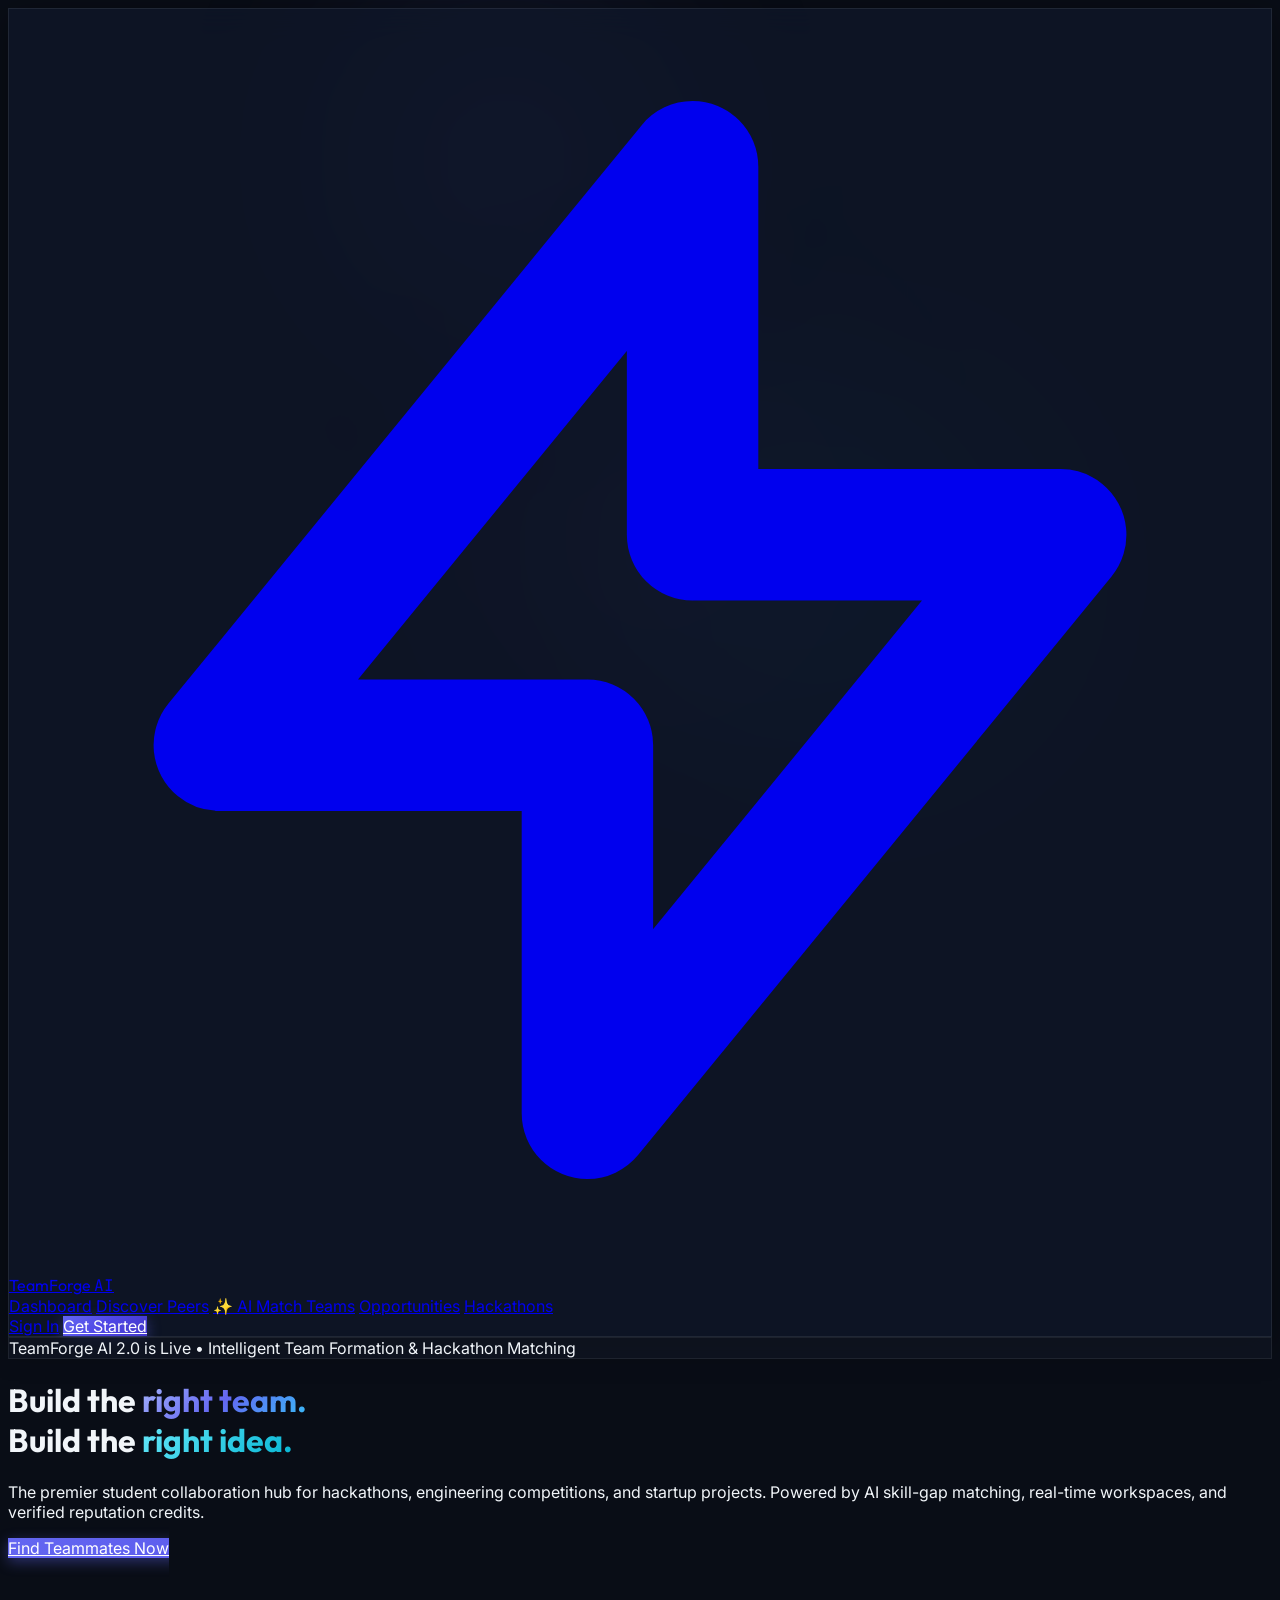
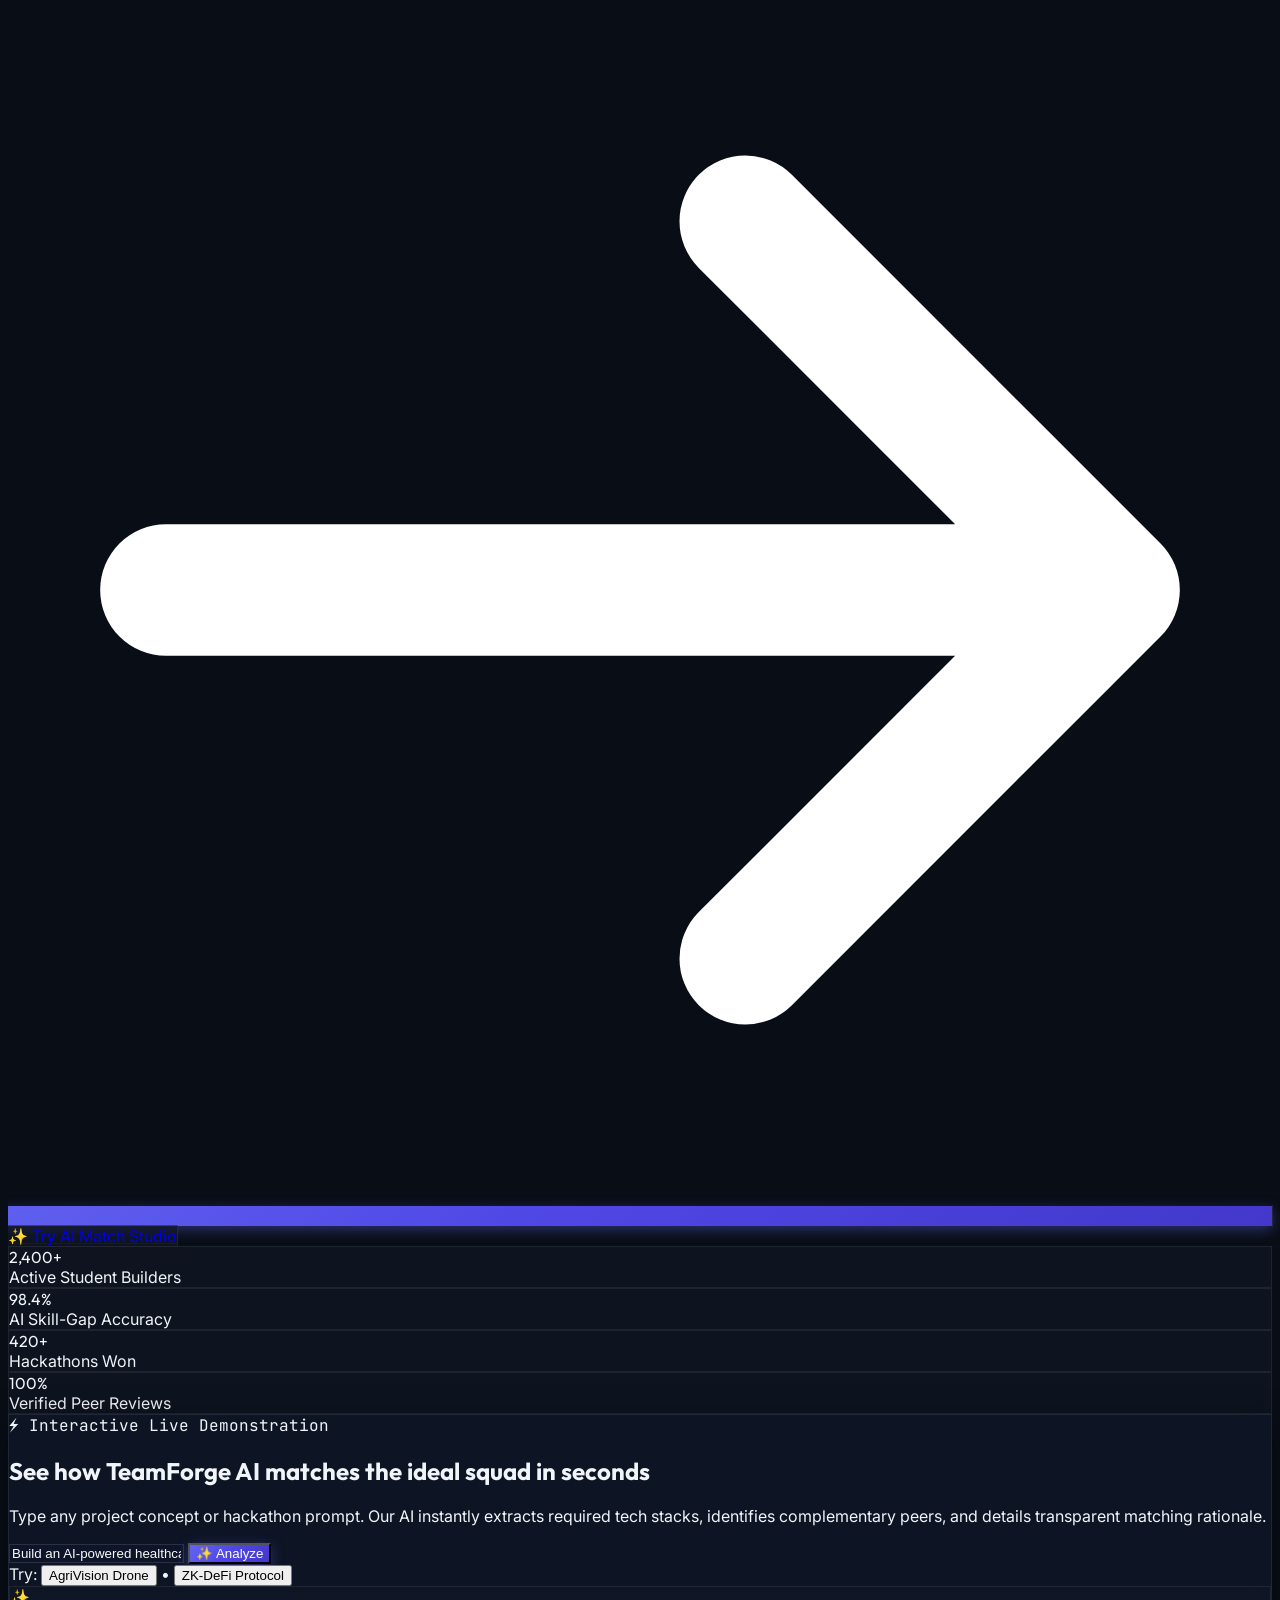
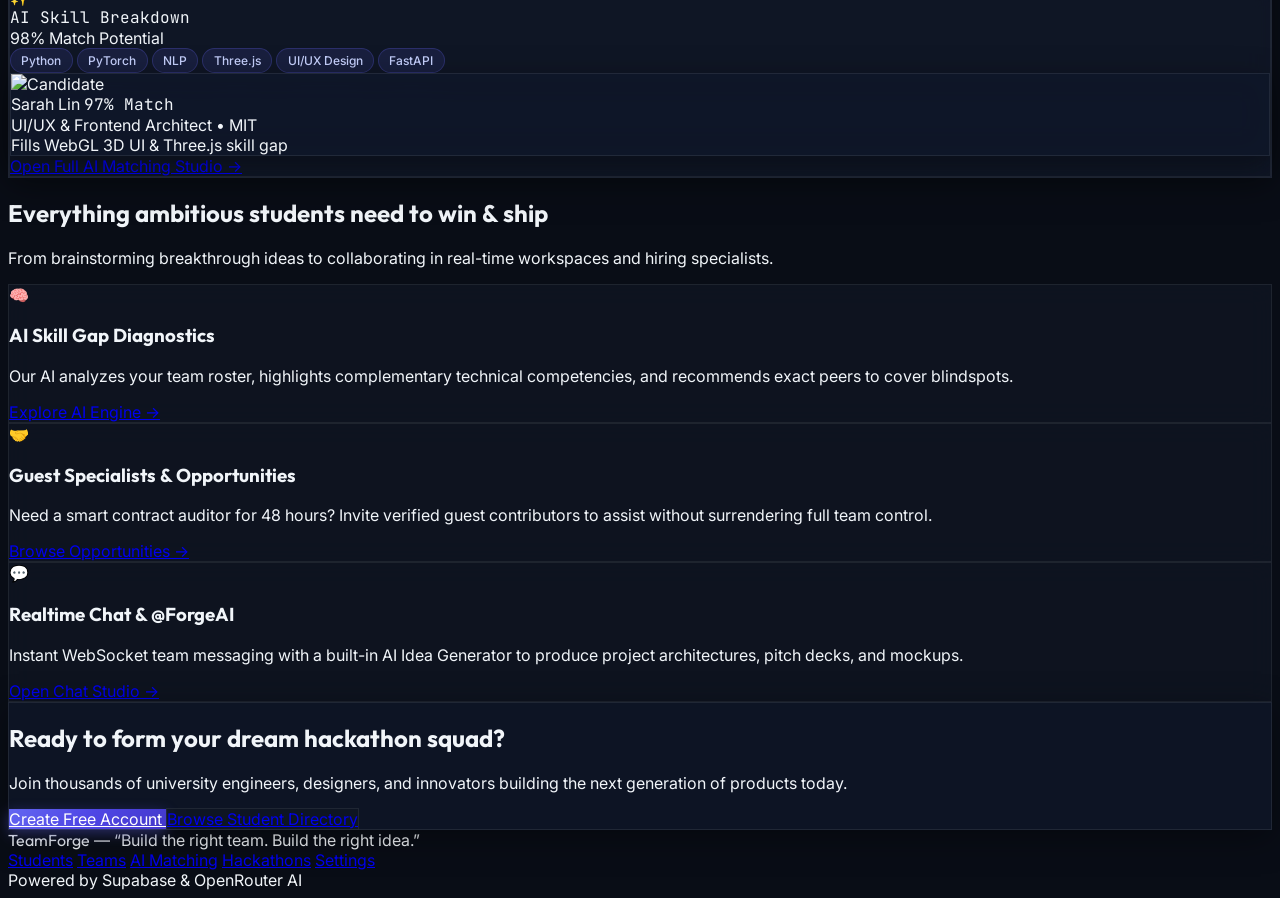
==== TeamForgeFiles/index.html @ eceb100b "fix : added the website icon" ====
<!DOCTYPE html>
<html lang="en" class="dark">
<head>
  <meta charset="UTF-8">
  <meta name="viewport" content="width=device-width, initial-scale=1.0">
  <title>TeamForge — Build the right team. Build the right idea.</title>
  <meta name="description" content="AI-powered student collaboration and team formation platform for hackathons, startups, and academic projects.">
  <link rel="icon" href="https://emojifavicons.com/lightning">
  
  <!-- Tailwind CSS CDN -->
  <script src="https://cdn.tailwindcss.com"></script>
  <script>
    tailwind.config = {
      darkMode: 'class',
      theme: {
        extend: {
          colors: {
            brand: {
              50: '#eef2ff',
              100: '#e0e7ff',
              500: '#6366f1',
              600: '#4f46e5',
              700: '#4338ca',
            }
          }
        }
      }
    }
  </script>

  <!-- Custom Design System Styles -->
  <link rel="stylesheet" href="css/styles.css">
</head>
<body class="bg-[#090d16] text-slate-100 antialiased min-h-screen relative selection:bg-indigo-500 selection:text-white">

  <!-- Ambient Glow Elements -->
  <div class="ambient-glow-1"></div>
  <div class="ambient-glow-2"></div>
  <div class="ambient-glow-3"></div>

  <!-- Main Top Navbar -->
  <div id="teamforge-navbar"></div>

  <!-- Hero Section -->
  <main class="relative z-10 max-w-7xl mx-auto px-4 sm:px-6 lg:px-8 pt-12 pb-24">
    <div class="text-center max-w-4xl mx-auto space-y-6">
      <!-- Announcement Pill -->
      <div class="inline-flex items-center gap-2 px-3.5 py-1.5 rounded-full glass-card border border-indigo-500/30 text-xs font-semibold text-indigo-300">
        <span class="w-2 h-2 rounded-full bg-cyan-400 animate-pulse"></span>
        <span>TeamForge AI 2.0 is Live</span>
        <span class="text-slate-500">•</span>
        <span class="text-slate-300">Intelligent Team Formation & Hackathon Matching</span>
      </div>

      <!-- Main Headline -->
      <h1 class="font-heading font-black text-4xl sm:text-6xl lg:text-7xl tracking-tight leading-[1.1]">
        Build the <span class="text-gradient-primary">right team.</span><br>
        Build the <span class="text-gradient-cyan">right idea.</span>
      </h1>

      <!-- Subtitle -->
      <p class="text-lg sm:text-xl text-slate-400 max-w-2xl mx-auto leading-relaxed">
        The premier student collaboration hub for hackathons, engineering competitions, and startup projects. Powered by AI skill-gap matching, real-time workspaces, and verified reputation credits.
      </p>

      <!-- CTA Buttons -->
      <div class="flex flex-col sm:flex-row items-center justify-center gap-4 pt-4">
        <a href="signup.html" class="btn-gradient w-full sm:w-auto px-8 py-3.5 rounded-xl font-bold text-base shadow-xl shadow-indigo-600/30 flex items-center justify-center gap-2 group">
          <span>Find Teammates Now</span>
          <svg class="w-4 h-4 group-hover:translate-x-1 transition-transform" fill="none" stroke="currentColor" viewBox="0 0 24 24"><path stroke-linecap="round" stroke-linejoin="round" stroke-width="2.5" d="M14 5l7 7m0 0l-7 7m7-7H3"/></svg>
        </a>
        <a href="ai-match.html" class="glass-card w-full sm:w-auto px-7 py-3.5 rounded-xl font-semibold text-base text-slate-200 hover:text-white border border-white/10 hover:border-indigo-500/40 flex items-center justify-center gap-2">
          <span class="text-cyan-400">✨</span>
          <span>Try AI Match Studio</span>
        </a>
      </div>

      <!-- Quick Platform Stats -->
      <div class="pt-12 grid grid-cols-2 md:grid-cols-4 gap-4 max-w-4xl mx-auto">
        <div class="glass-card p-4 rounded-2xl text-center">
          <div class="font-heading text-2xl sm:text-3xl font-black text-indigo-400">2,400+</div>
          <div class="text-xs text-slate-400 font-medium mt-1">Active Student Builders</div>
        </div>
        <div class="glass-card p-4 rounded-2xl text-center">
          <div class="font-heading text-2xl sm:text-3xl font-black text-cyan-400">98.4%</div>
          <div class="text-xs text-slate-400 font-medium mt-1">AI Skill-Gap Accuracy</div>
        </div>
        <div class="glass-card p-4 rounded-2xl text-center">
          <div class="font-heading text-2xl sm:text-3xl font-black text-amber-400">420+</div>
          <div class="text-xs text-slate-400 font-medium mt-1">Hackathons Won</div>
        </div>
        <div class="glass-card p-4 rounded-2xl text-center">
          <div class="font-heading text-2xl sm:text-3xl font-black text-emerald-400">100%</div>
          <div class="text-xs text-slate-400 font-medium mt-1">Verified Peer Reviews</div>
        </div>
      </div>
    </div>

    <!-- Live Interactive AI Teaser Widget -->
    <div class="mt-20 glass-panel rounded-3xl p-6 sm:p-10 border border-white/10 shadow-2xl relative overflow-hidden">
      <div class="absolute top-0 right-0 w-80 h-80 bg-indigo-600/10 rounded-full blur-3xl pointer-events-none"></div>

      <div class="flex flex-col lg:flex-row items-center justify-between gap-8">
        <div class="space-y-4 max-w-xl">
          <div class="inline-flex items-center gap-2 px-3 py-1 rounded-lg bg-indigo-500/10 border border-indigo-500/20 text-indigo-300 text-xs font-mono font-medium">
            <span>⚡ Interactive Live Demonstration</span>
          </div>
          <h2 class="font-heading text-2xl sm:text-4xl font-extrabold text-white">
            See how TeamForge AI matches the ideal squad in seconds
          </h2>
          <p class="text-slate-400 text-sm sm:text-base">
            Type any project concept or hackathon prompt. Our AI instantly extracts required tech stacks, identifies complementary peers, and details transparent matching rationale.
          </p>

          <!-- Input Demo -->
          <div class="space-y-2 pt-2">
            <div class="flex gap-2">
              <input id="demo-prompt-input" type="text" value="Build an AI-powered healthcare chatbot with real-time vitals sync and WebGL 3D UI" class="glass-input flex-1 px-4 py-3 rounded-xl text-sm border-white/10 placeholder-slate-500">
              <button id="demo-analyze-btn" class="btn-gradient px-5 py-3 rounded-xl font-bold text-sm shrink-0 flex items-center gap-2">
                <span>✨ Analyze</span>
              </button>
            </div>
            <div class="flex flex-wrap gap-2 text-xs text-slate-400">
              <span>Try:</span>
              <button onclick="document.getElementById('demo-prompt-input').value='Autonomous drone vision pipeline for precision agriculture'; document.getElementById('demo-analyze-btn').click();" class="text-indigo-400 hover:underline">AgriVision Drone</button>
              <span>•</span>
              <button onclick="document.getElementById('demo-prompt-input').value='Zero-knowledge DeFi lending protocol on Ethereum'; document.getElementById('demo-analyze-btn').click();" class="text-indigo-400 hover:underline">ZK-DeFi Protocol</button>
            </div>
          </div>
        </div>

        <!-- Live Result Card -->
        <div id="demo-results-card" class="w-full lg:w-[460px] glass-card p-6 rounded-2xl border border-indigo-500/30 bg-slate-900/80 space-y-4">
          <div class="flex items-center justify-between border-b border-white/5 pb-3">
            <div class="flex items-center gap-2">
              <div class="w-7 h-7 rounded-lg bg-indigo-600/30 text-indigo-300 flex items-center justify-center text-xs">✨</div>
              <span class="text-xs font-bold uppercase tracking-wider text-slate-300 font-mono">AI Skill Breakdown</span>
            </div>
            <span class="text-xs px-2 py-0.5 rounded bg-emerald-500/20 text-emerald-400 border border-emerald-500/30">98% Match Potential</span>
          </div>

          <div id="demo-extracted-skills" class="flex flex-wrap gap-1.5">
            <span class="skill-badge">Python</span>
            <span class="skill-badge">PyTorch</span>
            <span class="skill-badge">NLP</span>
            <span class="skill-badge">Three.js</span>
            <span class="skill-badge">UI/UX Design</span>
            <span class="skill-badge">FastAPI</span>
          </div>

          <!-- Top Recommended Match Preview -->
          <div id="demo-top-candidate" class="glass-panel p-3.5 rounded-xl border border-white/5 flex items-center gap-3">
            <img src="https://images.unsplash.com/photo-1517841905240-472988babdf9?w=150&auto=format&fit=crop&q=80" alt="Candidate" class="w-11 h-11 rounded-xl object-cover ring-2 ring-indigo-500/40">
            <div class="flex-1 min-w-0">
              <div class="flex items-center justify-between">
                <span class="text-sm font-bold text-white">Sarah Lin</span>
                <span class="text-xs font-mono font-bold text-cyan-400">97% Match</span>
              </div>
              <div class="text-xs text-indigo-300">UI/UX & Frontend Architect • MIT</div>
              <div class="text-[11px] text-slate-400 truncate mt-0.5">Fills WebGL 3D UI & Three.js skill gap</div>
            </div>
          </div>

          <a href="ai-match.html" class="block text-center py-2 text-xs font-bold text-indigo-400 hover:text-indigo-300 border-t border-white/5 pt-3">
            Open Full AI Matching Studio →
          </a>
        </div>
      </div>
    </div>

    <!-- Core Features Grid -->
    <section class="mt-28 space-y-12">
      <div class="text-center space-y-3">
        <h2 class="font-heading text-3xl sm:text-4xl font-extrabold text-white">
          Everything ambitious students need to win & ship
        </h2>
        <p class="text-slate-400 max-w-xl mx-auto text-sm sm:text-base">
          From brainstorming breakthrough ideas to collaborating in real-time workspaces and hiring specialists.
        </p>
      </div>

      <div class="grid grid-cols-1 md:grid-cols-3 gap-6">
        <!-- Feature 1 -->
        <div class="glass-card p-6 rounded-2xl space-y-4 border border-white/5">
          <div class="w-12 h-12 rounded-xl bg-indigo-600/20 text-indigo-400 flex items-center justify-center text-xl font-bold border border-indigo-500/20">
            🧠
          </div>
          <h3 class="font-heading text-lg font-bold text-white">AI Skill Gap Diagnostics</h3>
          <p class="text-slate-400 text-sm leading-relaxed">
            Our AI analyzes your team roster, highlights complementary technical competencies, and recommends exact peers to cover blindspots.
          </p>
          <a href="ai-match.html" class="text-xs font-bold text-indigo-400 hover:text-indigo-300 flex items-center gap-1">
            Explore AI Engine →
          </a>
        </div>

        <!-- Feature 2 -->
        <div class="glass-card p-6 rounded-2xl space-y-4 border border-white/5">
          <div class="w-12 h-12 rounded-xl bg-cyan-600/20 text-cyan-400 flex items-center justify-center text-xl font-bold border border-cyan-500/20">
            🤝
          </div>
          <h3 class="font-heading text-lg font-bold text-white">Guest Specialists & Opportunities</h3>
          <p class="text-slate-400 text-sm leading-relaxed">
            Need a smart contract auditor for 48 hours? Invite verified guest contributors to assist without surrendering full team control.
          </p>
          <a href="opportunities.html" class="text-xs font-bold text-cyan-400 hover:text-cyan-300 flex items-center gap-1">
            Browse Opportunities →
          </a>
        </div>

        <!-- Feature 3 -->
        <div class="glass-card p-6 rounded-2xl space-y-4 border border-white/5">
          <div class="w-12 h-12 rounded-xl bg-purple-600/20 text-purple-400 flex items-center justify-center text-xl font-bold border border-purple-500/20">
            💬
          </div>
          <h3 class="font-heading text-lg font-bold text-white">Realtime Chat & @ForgeAI</h3>
          <p class="text-slate-400 text-sm leading-relaxed">
            Instant WebSocket team messaging with a built-in AI Idea Generator to produce project architectures, pitch decks, and mockups.
          </p>
          <a href="chat.html" class="text-xs font-bold text-purple-400 hover:text-purple-300 flex items-center gap-1">
            Open Chat Studio →
          </a>
        </div>
      </div>
    </section>

    <!-- Bottom Call to Action -->
    <div class="mt-28 glass-panel rounded-3xl p-8 sm:p-12 text-center relative overflow-hidden border border-indigo-500/30">
      <div class="max-w-2xl mx-auto space-y-6">
        <h2 class="font-heading text-3xl sm:text-5xl font-black text-white">
          Ready to form your dream hackathon squad?
        </h2>
        <p class="text-slate-300 text-base">
          Join thousands of university engineers, designers, and innovators building the next generation of products today.
        </p>
        <div class="pt-2 flex flex-col sm:flex-row items-center justify-center gap-4">
          <a href="signup.html" class="btn-gradient px-8 py-3.5 rounded-xl font-bold text-base shadow-xl">
            Create Free Account
          </a>
          <a href="discover.html" class="glass-card px-8 py-3.5 rounded-xl font-semibold text-slate-300 hover:text-white border border-white/10">
            Browse Student Directory
          </a>
        </div>
      </div>
    </div>
  </main>

  <!-- Footer Container -->
  <div id="teamforge-footer"></div>

  <!-- Scripts -->
  <script src="js/env.js" onerror="this.remove()"></script>
  <script src="js/config.js"></script>
  <script src="js/supabase.js"></script>
  <script src="js/auth.js"></script>
  <script src="js/state.js"></script>
  <script src="js/ai-service.js"></script>
  <script src="js/matching.js"></script>
  <script src="js/ui.js"></script>

  <script>
    document.addEventListener('DOMContentLoaded', () => {
      window.TF_UI.initPage('home');

      // Demo Live Analyze Button Handler
      const demoBtn = document.getElementById('demo-analyze-btn');
      const demoInput = document.getElementById('demo-prompt-input');
      const skillsContainer = document.getElementById('demo-extracted-skills');
      const candidateContainer = document.getElementById('demo-top-candidate');

      if (demoBtn && demoInput) {
        demoBtn.addEventListener('click', async () => {
          const prompt = demoInput.value.trim();
          if (!prompt) return;

          demoBtn.disabled = true;
          demoBtn.innerHTML = '<span>⏳ Thinking...</span>';

          try {
            const results = await window.TF_MATCHER.matchForProject({ prompt });
            
            // Render extracted skills
            skillsContainer.innerHTML = results.requiredSkills.map(s => `<span class="skill-badge">${s}</span>`).join('');
            
            // Render top match
            if (results.candidates && results.candidates.length > 0) {
              const top = results.candidates[0];
              candidateContainer.innerHTML = `
                <img src="${top.student.avatar || ('https://ui-avatars.com/api/?name=' + encodeURIComponent(top.student.name) + '&background=6366f1&color=fff&bold=true&size=128')}" 
                     onerror="this.onerror=null; this.src='https://ui-avatars.com/api/?name=' + encodeURIComponent('${top.student.name}') + '&background=6366f1&color=fff&bold=true&size=128';"
                     alt="${top.student.name}" class="w-11 h-11 rounded-xl object-cover ring-2 ring-indigo-500/40">
                <div class="flex-1 min-w-0">
                  <div class="flex items-center justify-between">
                    <span class="text-sm font-bold text-white">${top.student.name}</span>
                    <span class="text-xs font-mono font-bold text-cyan-400">${top.matchPercentage}% Match</span>
                  </div>
                  <div class="text-xs text-indigo-300">${top.student.role} • ${top.student.college}</div>
                  <div class="text-[11px] text-slate-400 truncate mt-0.5">${top.primaryReason}</div>
                </div>
              `;
            }
          } catch (e) {
            console.error(e);
          } finally {
            demoBtn.disabled = false;
            demoBtn.innerHTML = '<span>✨ Analyze</span>';
          }
        });
      }
    });
  </script>
</body>
</html>
---- TeamForgeFiles/css/styles.css ----
/* TeamForge Custom Design System & Utility Styles */
@import url('https://fonts.googleapis.com/css2?family=Inter:wght@300;400;500;600;700;800&family=Outfit:wght@400;500;600;700;800;900&family=JetBrains+Mono:wght@400;500;600&display=swap');

:root {
  --font-sans: 'Inter', system-ui, -apple-system, sans-serif;
  --font-heading: 'Outfit', system-ui, -apple-system, sans-serif;
  --font-mono: 'JetBrains Mono', monospace;
  
  --bg-primary: #090d16;
  --bg-secondary: #0f172a;
  --bg-card: rgba(17, 24, 39, 0.7);
  --bg-card-hover: rgba(30, 41, 59, 0.8);
  --border-subtle: rgba(255, 255, 255, 0.08);
  --border-glow: rgba(99, 102, 241, 0.3);
  
  --primary-500: #6366f1;
  --primary-600: #4f46e5;
  --cyan-400: #22d3ee;
  --cyan-500: #06b6d4;
  --emerald-400: #34d399;
  --amber-400: #fbbf24;
  --rose-400: #fb7185;
  --violet-400: #a78bfa;
}

* {
  box-sizing: border-box;
}

body {
  font-family: var(--font-sans);
  background-color: var(--bg-primary);
  color: #f1f5f9;
  min-height: 100vh;
  overflow-x: hidden;
}

::selection {
  background-color: #6366f1;
  color: #ffffff;
}

::-moz-selection {
  background-color: #6366f1;
  color: #ffffff;
}

h1, h2, h3, h4, h5, h6, .font-heading {
  font-family: var(--font-heading);
}

.font-mono {
  font-family: var(--font-mono);
}

/* Background Gradients & Ambient Glow */
.ambient-glow-1 {
  position: absolute;
  top: -10%;
  left: 20%;
  width: 500px;
  height: 500px;
  background: radial-gradient(circle, rgba(99, 102, 241, 0.15) 0%, rgba(99, 102, 241, 0) 70%);
  filter: blur(80px);
  pointer-events: none;
  z-index: 0;
}

.ambient-glow-2 {
  position: absolute;
  top: 30%;
  right: 10%;
  width: 600px;
  height: 600px;
  background: radial-gradient(circle, rgba(6, 182, 212, 0.12) 0%, rgba(6, 182, 212, 0) 70%);
  filter: blur(90px);
  pointer-events: none;
  z-index: 0;
}

.ambient-glow-3 {
  position: absolute;
  bottom: 10%;
  left: 30%;
  width: 550px;
  height: 550px;
  background: radial-gradient(circle, rgba(168, 85, 247, 0.1) 0%, rgba(168, 85, 247, 0) 70%);
  filter: blur(90px);
  pointer-events: none;
  z-index: 0;
}

/* Glassmorphism Classes */
.glass-panel {
  background: rgba(15, 23, 42, 0.75);
  backdrop-filter: blur(16px);
  -webkit-backdrop-filter: blur(16px);
  border: 1px solid rgba(255, 255, 255, 0.08);
  box-shadow: 0 8px 32px 0 rgba(0, 0, 0, 0.37);
}

.glass-card {
  background: rgba(18, 24, 38, 0.65);
  backdrop-filter: blur(12px);
  -webkit-backdrop-filter: blur(12px);
  border: 1px solid rgba(255, 255, 255, 0.07);
  transition: all 0.25s cubic-bezier(0.16, 1, 0.3, 1);
}

.glass-card:hover {
  border-color: rgba(99, 102, 241, 0.35);
  transform: translateY(-2px);
  box-shadow: 0 12px 30px -10px rgba(99, 102, 241, 0.18);
}

.glass-card-interactive {
  cursor: pointer;
}

.glass-card-interactive:hover {
  background: rgba(30, 41, 59, 0.75);
}

.glass-input {
  background: rgba(15, 23, 42, 0.8);
  border: 1px solid rgba(255, 255, 255, 0.12);
  color: #f8fafc;
  transition: all 0.2s ease;
}

.glass-input:focus {
  outline: none;
  border-color: #6366f1;
  box-shadow: 0 0 0 3px rgba(99, 102, 241, 0.25);
  background: rgba(15, 23, 42, 0.95);
}

/* Custom Gradients */
.text-gradient-primary {
  background: linear-gradient(135deg, #a5b4fc 0%, #6366f1 50%, #38bdf8 100%);
  background-clip: text;
  -webkit-background-clip: text;
  -webkit-text-fill-color: transparent;
}

.text-gradient-cyan {
  background: linear-gradient(135deg, #67e8f9 0%, #06b6d4 100%);
  background-clip: text;
  -webkit-background-clip: text;
  -webkit-text-fill-color: transparent;
}

.text-gradient-amber {
  background: linear-gradient(135deg, #fde68a 0%, #f59e0b 100%);
  background-clip: text;
  -webkit-background-clip: text;
  -webkit-text-fill-color: transparent;
}

.btn-gradient {
  background: linear-gradient(135deg, #6366f1 0%, #4f46e5 50%, #4338ca 100%);
  color: white;
  transition: all 0.2s ease;
  box-shadow: 0 4px 14px 0 rgba(99, 102, 241, 0.39);
}

.btn-gradient:hover {
  background: linear-gradient(135deg, #818cf8 0%, #6366f1 50%, #4f46e5 100%);
  box-shadow: 0 6px 20px rgba(99, 102, 241, 0.5);
  transform: translateY(-1px);
}

.btn-gradient-cyan {
  background: linear-gradient(135deg, #06b6d4 0%, #0891b2 100%);
  color: white;
  box-shadow: 0 4px 14px 0 rgba(6, 182, 212, 0.35);
}

.btn-gradient-cyan:hover {
  background: linear-gradient(135deg, #22d3ee 0%, #06b6d4 100%);
  box-shadow: 0 6px 20px rgba(6, 182, 212, 0.5);
  transform: translateY(-1px);
}

/* Badges */
.skill-badge {
  display: inline-flex;
  align-items: center;
  gap: 0.35rem;
  padding: 0.25rem 0.65rem;
  font-size: 0.75rem;
  font-weight: 500;
  border-radius: 9999px;
  background: rgba(99, 102, 241, 0.12);
  color: #c7d2fe;
  border: 1px solid rgba(99, 102, 241, 0.25);
  transition: all 0.15s ease;
}

.skill-badge:hover {
  background: rgba(99, 102, 241, 0.2);
  border-color: rgba(99, 102, 241, 0.4);
}

.badge-guest {
  background: rgba(245, 158, 11, 0.15);
  color: #fcd34d;
  border: 1px solid rgba(245, 158, 11, 0.3);
}

.badge-specialist {
  background: rgba(168, 85, 247, 0.15);
  color: #d8b4fe;
  border: 1px solid rgba(168, 85, 247, 0.3);
}

.badge-lead {
  background: rgba(16, 185, 129, 0.15);
  color: #6ee7b7;
  border: 1px solid rgba(16, 185, 129, 0.3);
}

.match-ring {
  position: relative;
  display: inline-flex;
  align-items: center;
  justify-content: center;
}

/* Custom Scrollbar */
::-webkit-scrollbar {
  width: 7px;
  height: 7px;
}
::-webkit-scrollbar-track {
  background: rgba(15, 23, 42, 0.6);
}
::-webkit-scrollbar-thumb {
  background: rgba(99, 102, 241, 0.3);
  border-radius: 4px;
}
::-webkit-scrollbar-thumb:hover {
  background: rgba(99, 102, 241, 0.6);
}

/* Animations */
@keyframes pulseGlow {
  0%, 100% { opacity: 0.4; }
  50% { opacity: 0.8; }
}

.animate-pulse-glow {
  animation: pulseGlow 3s cubic-bezier(0.4, 0, 0.6, 1) infinite;
}

@keyframes floatAnim {
  0%, 100% { transform: translateY(0px); }
  50% { transform: translateY(-8px); }
}

.animate-float {
  animation: floatAnim 4s ease-in-out infinite;
}

/* Kanban Board Drag & Drop */
.kanban-col {
  min-height: 480px;
  transition: background-color 0.2s ease;
}

.kanban-col.drag-over {
  background-color: rgba(99, 102, 241, 0.1);
  border-color: rgba(99, 102, 241, 0.4);
}

.kanban-card {
  cursor: grab;
  transition: transform 0.15s ease, box-shadow 0.15s ease;
}

.kanban-card:active {
  cursor: grabbing;
}

.kanban-card.dragging {
  opacity: 0.5;
  transform: scale(0.98);
}

/* Chat Styles */
.chat-bubble-me {
  background: linear-gradient(135deg, #4f46e5 0%, #4338ca 100%);
  border-radius: 1rem 1rem 0.25rem 1rem;
}

.chat-bubble-other {
  background: rgba(30, 41, 59, 0.8);
  border: 1px solid rgba(255, 255, 255, 0.08);
  border-radius: 1rem 1rem 1rem 0.25rem;
}

.chat-bubble-ai {
  background: linear-gradient(135deg, rgba(30, 27, 75, 0.9) 0%, rgba(17, 24, 39, 0.9) 100%);
  border: 1px solid rgba(168, 85, 247, 0.35);
  border-radius: 1rem;
  box-shadow: 0 4px 20px -2px rgba(168, 85, 247, 0.2);
}

/* Toast Container */
#toast-container {
  position: fixed;
  bottom: 1.5rem;
  right: 1.5rem;
  z-index: 9999;
  display: flex;
  flex-direction: column;
  gap: 0.75rem;
  max-width: 380px;
  pointer-events: none;
}

.toast {
  pointer-events: auto;
  animation: toastIn 0.3s cubic-bezier(0.16, 1, 0.3, 1) forwards;
}

@keyframes toastIn {
  from {
    opacity: 0;
    transform: translateY(12px) scale(0.95);
  }
  to {
    opacity: 1;
    transform: translateY(0) scale(1);
  }
}

/* Active Nav Link */
.nav-link.active {
  color: #818cf8;
  background: rgba(99, 102, 241, 0.12);
  border-left: 3px solid #6366f1;
}

.top-nav-link.active {
  color: #818cf8;
  border-bottom: 2px solid #6366f1;
}
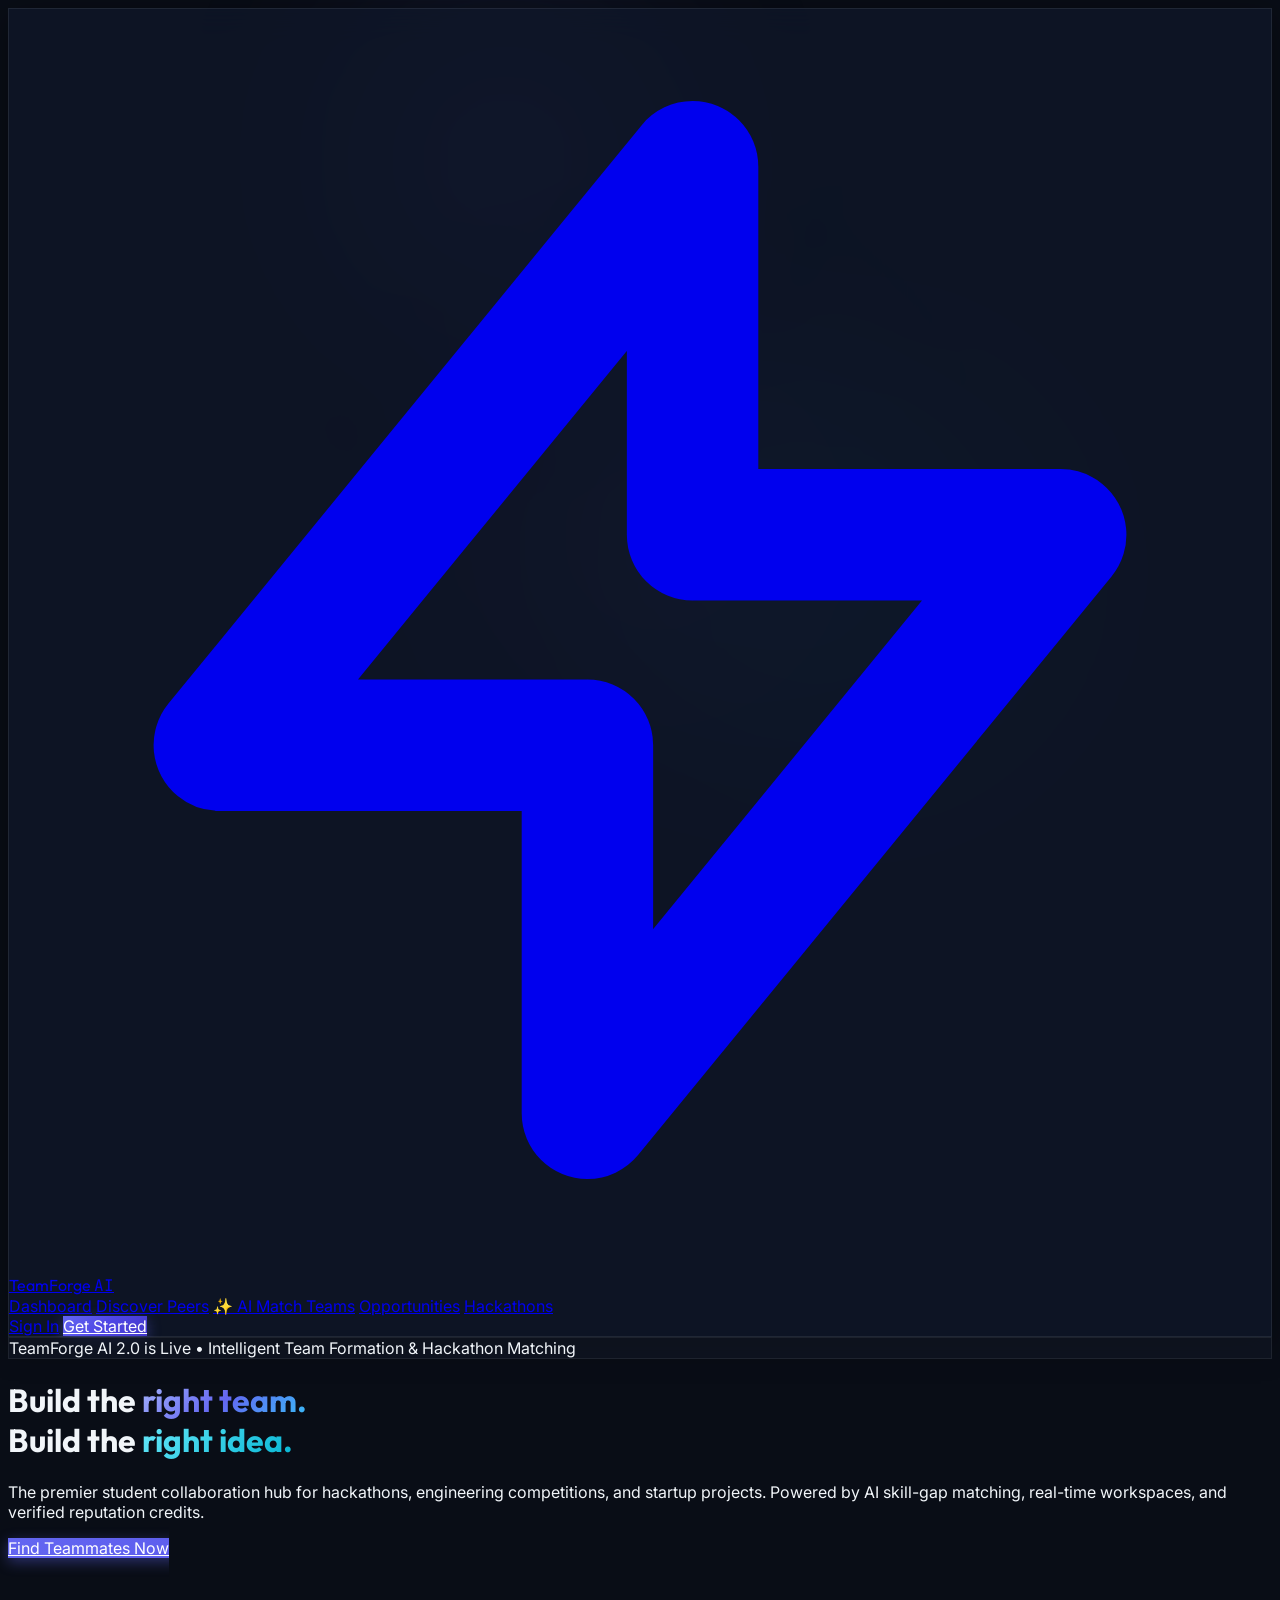
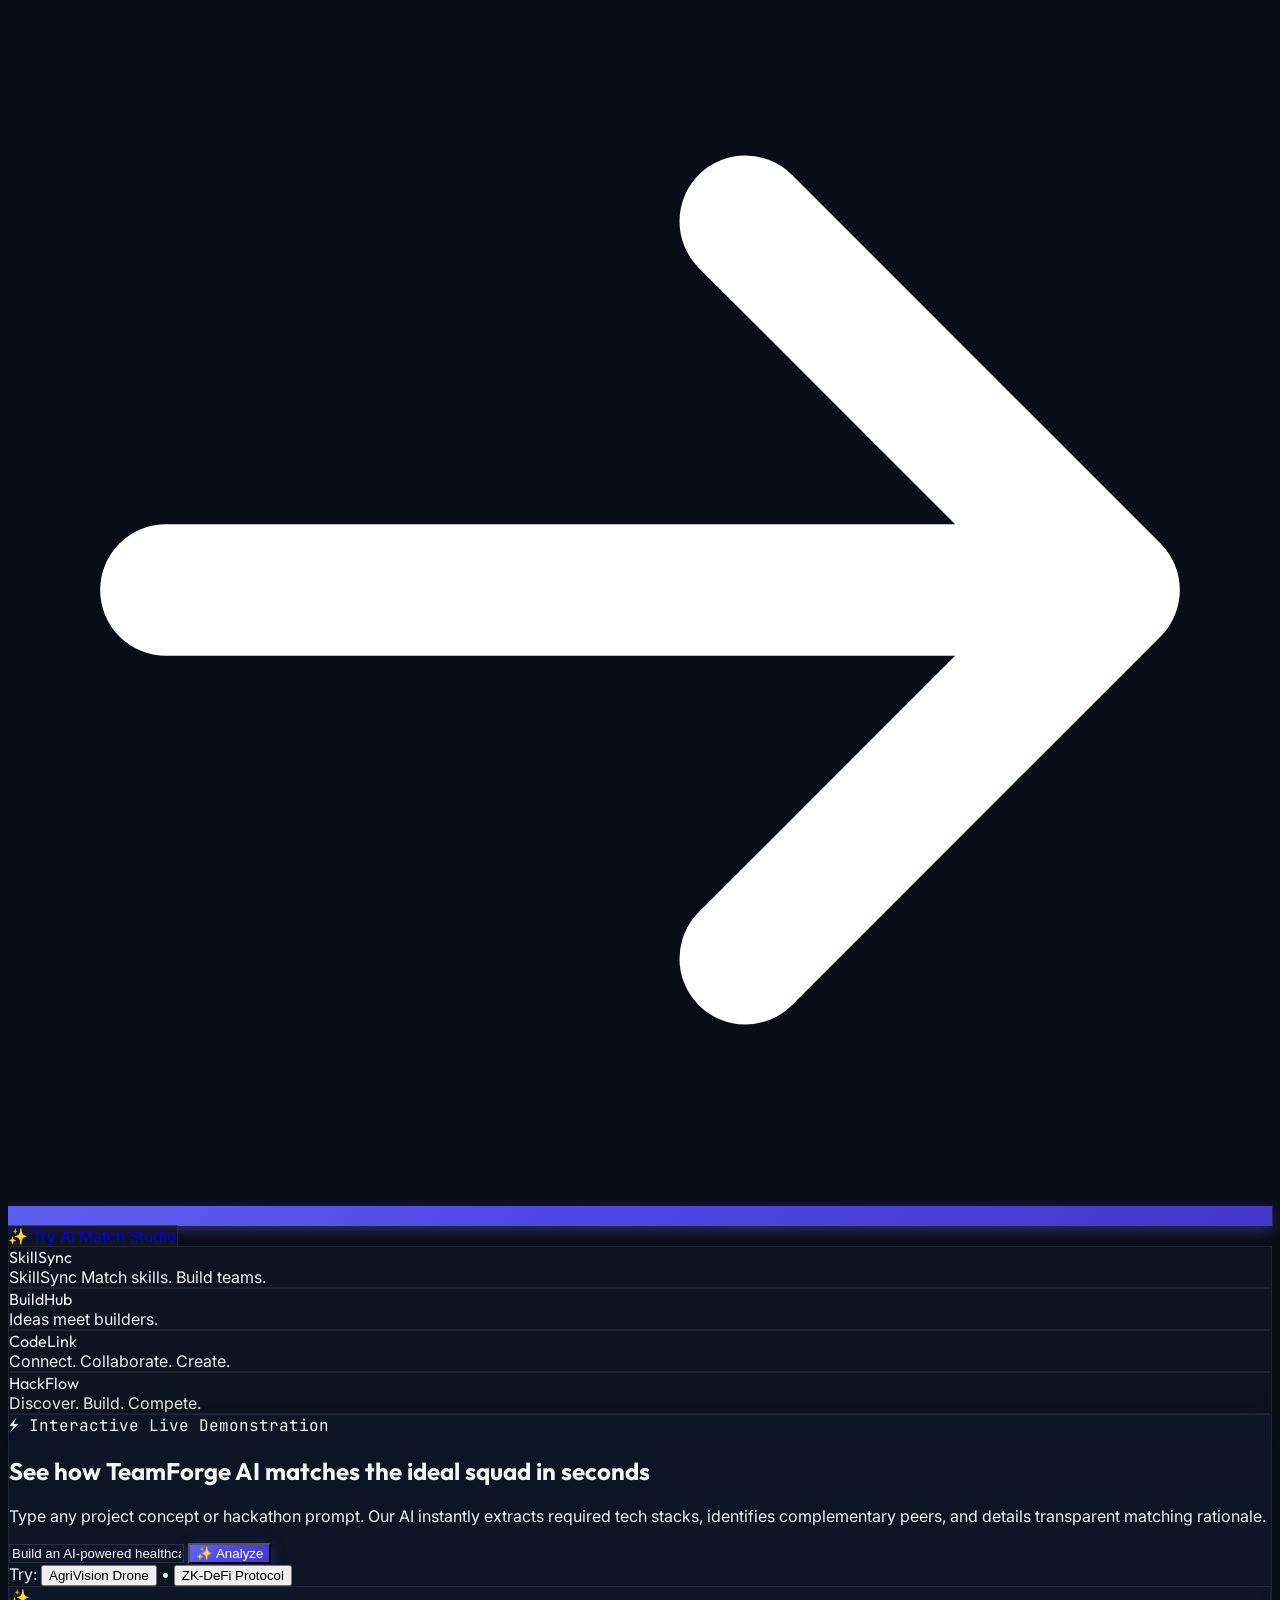
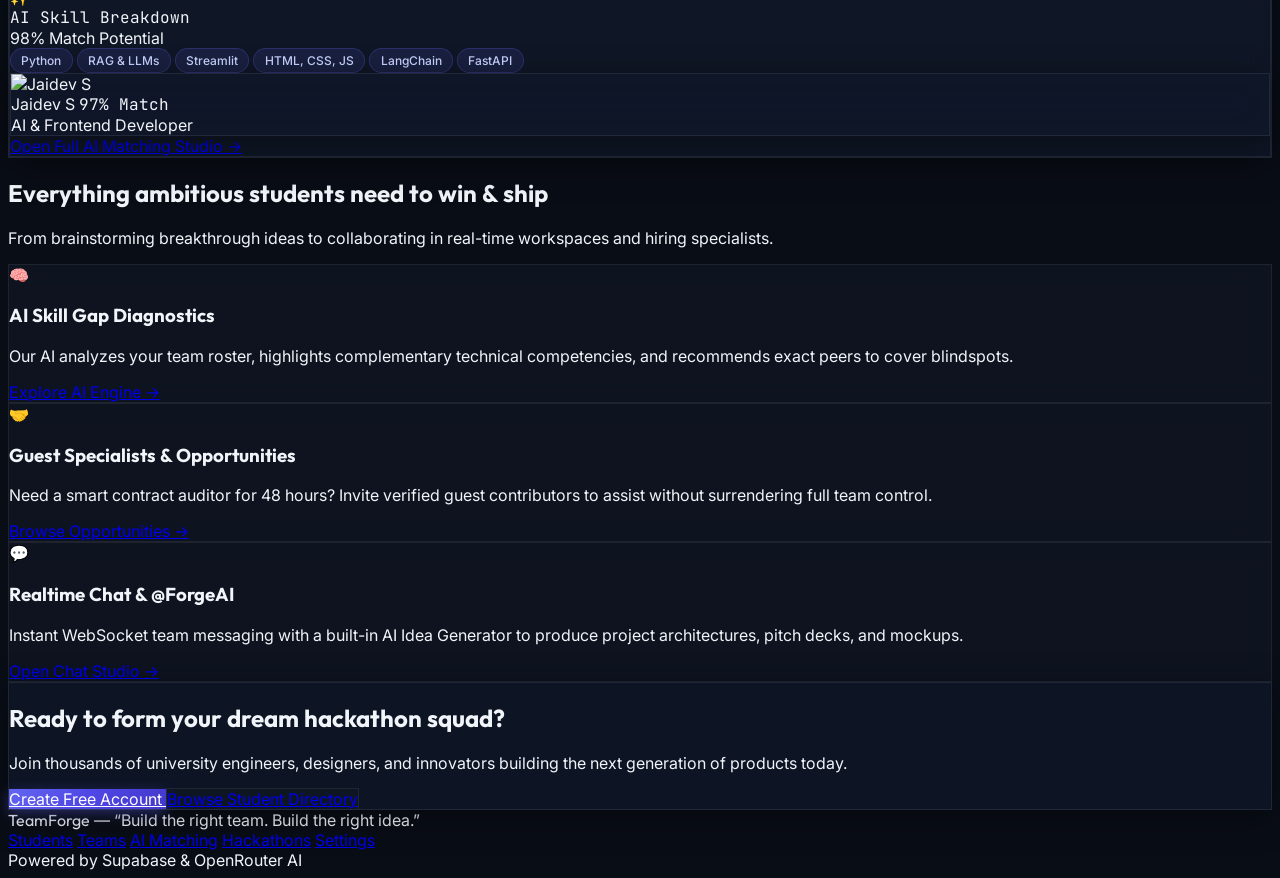
==== commit fc5b5bc3: "fix : added the example student profile" ====
--- a/TeamForgeFiles/index.html
+++ b/TeamForgeFiles/index.html
@@ -5,7 +5,7 @@
   <meta name="viewport" content="width=device-width, initial-scale=1.0">
   <title>TeamForge — Build the right team. Build the right idea.</title>
   <meta name="description" content="AI-powered student collaboration and team formation platform for hackathons, startups, and academic projects.">
-  <link rel="icon" href="https://emojifavicons.com/lightning">
+  <link rel="icon" href="data:image/svg+xml,<svg xmlns=%22http://www.w3.org/2000/svg%22 viewBox=%220 0 100 100%22><text y=%22.9em%22 font-size=%2290%22>⚡</text></svg>">
   
   <!-- Tailwind CSS CDN -->
   <script src="https://cdn.tailwindcss.com"></script>
@@ -78,20 +78,20 @@
       <!-- Quick Platform Stats -->
       <div class="pt-12 grid grid-cols-2 md:grid-cols-4 gap-4 max-w-4xl mx-auto">
         <div class="glass-card p-4 rounded-2xl text-center">
-          <div class="font-heading text-2xl sm:text-3xl font-black text-indigo-400">2,400+</div>
-          <div class="text-xs text-slate-400 font-medium mt-1">Active Student Builders</div>
+          <div class="font-heading text-2xl sm:text-3xl font-black text-indigo-400">SkillSync</div>
+          <div class="text-xs text-slate-400 font-medium mt-1">SkillSync Match skills. Build teams.</div>
         </div>
         <div class="glass-card p-4 rounded-2xl text-center">
-          <div class="font-heading text-2xl sm:text-3xl font-black text-cyan-400">98.4%</div>
-          <div class="text-xs text-slate-400 font-medium mt-1">AI Skill-Gap Accuracy</div>
+          <div class="font-heading text-2xl sm:text-3xl font-black text-cyan-400">BuildHub</div>
+          <div class="text-xs text-slate-400 font-medium mt-1">Ideas meet builders.</div>
         </div>
         <div class="glass-card p-4 rounded-2xl text-center">
-          <div class="font-heading text-2xl sm:text-3xl font-black text-amber-400">420+</div>
-          <div class="text-xs text-slate-400 font-medium mt-1">Hackathons Won</div>
+          <div class="font-heading text-2xl sm:text-3xl font-black text-amber-400">CodeLink</div>
+          <div class="text-xs text-slate-400 font-medium mt-1">Connect. Collaborate. Create.</div>
         </div>
         <div class="glass-card p-4 rounded-2xl text-center">
-          <div class="font-heading text-2xl sm:text-3xl font-black text-emerald-400">100%</div>
-          <div class="text-xs text-slate-400 font-medium mt-1">Verified Peer Reviews</div>
+          <div class="font-heading text-2xl sm:text-3xl font-black text-emerald-400">HackFlow</div>
+          <div class="text-xs text-slate-400 font-medium mt-1">Discover. Build. Compete.</div>
         </div>
       </div>
     </div>
@@ -141,23 +141,23 @@
 
           <div id="demo-extracted-skills" class="flex flex-wrap gap-1.5">
             <span class="skill-badge">Python</span>
-            <span class="skill-badge">PyTorch</span>
-            <span class="skill-badge">NLP</span>
-            <span class="skill-badge">Three.js</span>
-            <span class="skill-badge">UI/UX Design</span>
+            <span class="skill-badge">RAG & LLMs</span>
+            <span class="skill-badge">Streamlit</span>
+            <span class="skill-badge">HTML, CSS, JS</span>
+            <span class="skill-badge">LangChain</span>
             <span class="skill-badge">FastAPI</span>
           </div>
 
           <!-- Top Recommended Match Preview -->
           <div id="demo-top-candidate" class="glass-panel p-3.5 rounded-xl border border-white/5 flex items-center gap-3">
-            <img src="https://images.unsplash.com/photo-1517841905240-472988babdf9?w=150&auto=format&fit=crop&q=80" alt="Candidate" class="w-11 h-11 rounded-xl object-cover ring-2 ring-indigo-500/40">
+            <img src="https://ui-avatars.com/api/?name=Jaidev+S&background=6366f1&color=fff&bold=true&size=128" alt="Jaidev S" class="w-11 h-11 rounded-xl object-cover ring-2 ring-indigo-500/40">
             <div class="flex-1 min-w-0">
               <div class="flex items-center justify-between">
-                <span class="text-sm font-bold text-white">Sarah Lin</span>
+                <span class="text-sm font-bold text-white">Jaidev S</span>
                 <span class="text-xs font-mono font-bold text-cyan-400">97% Match</span>
               </div>
-              <div class="text-xs text-indigo-300">UI/UX & Frontend Architect • MIT</div>
-              <div class="text-[11px] text-slate-400 truncate mt-0.5">Fills WebGL 3D UI & Three.js skill gap</div>
+              <div class="text-xs text-indigo-300">AI & Frontend Developer</div>
+              <div class="text-[11px] text-slate-400 truncate mt-0.5"></div>
             </div>
           </div>
 
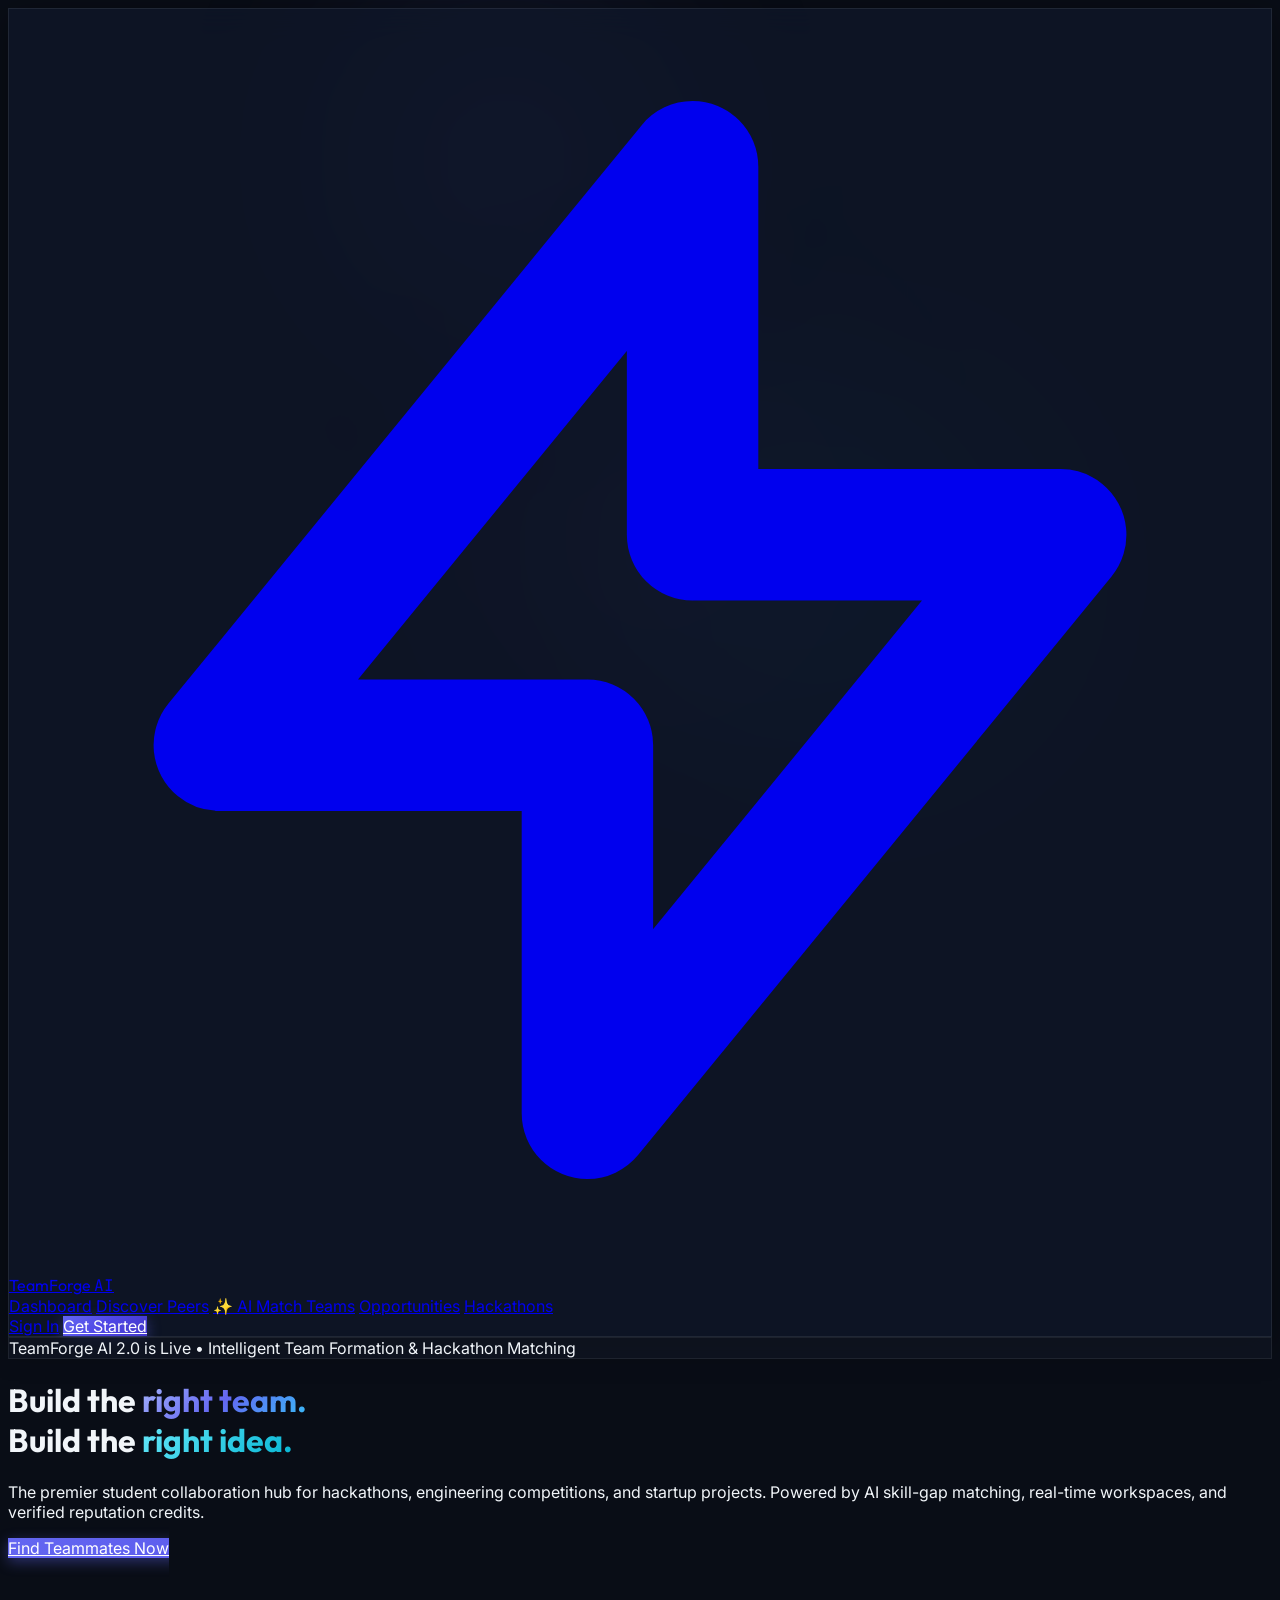
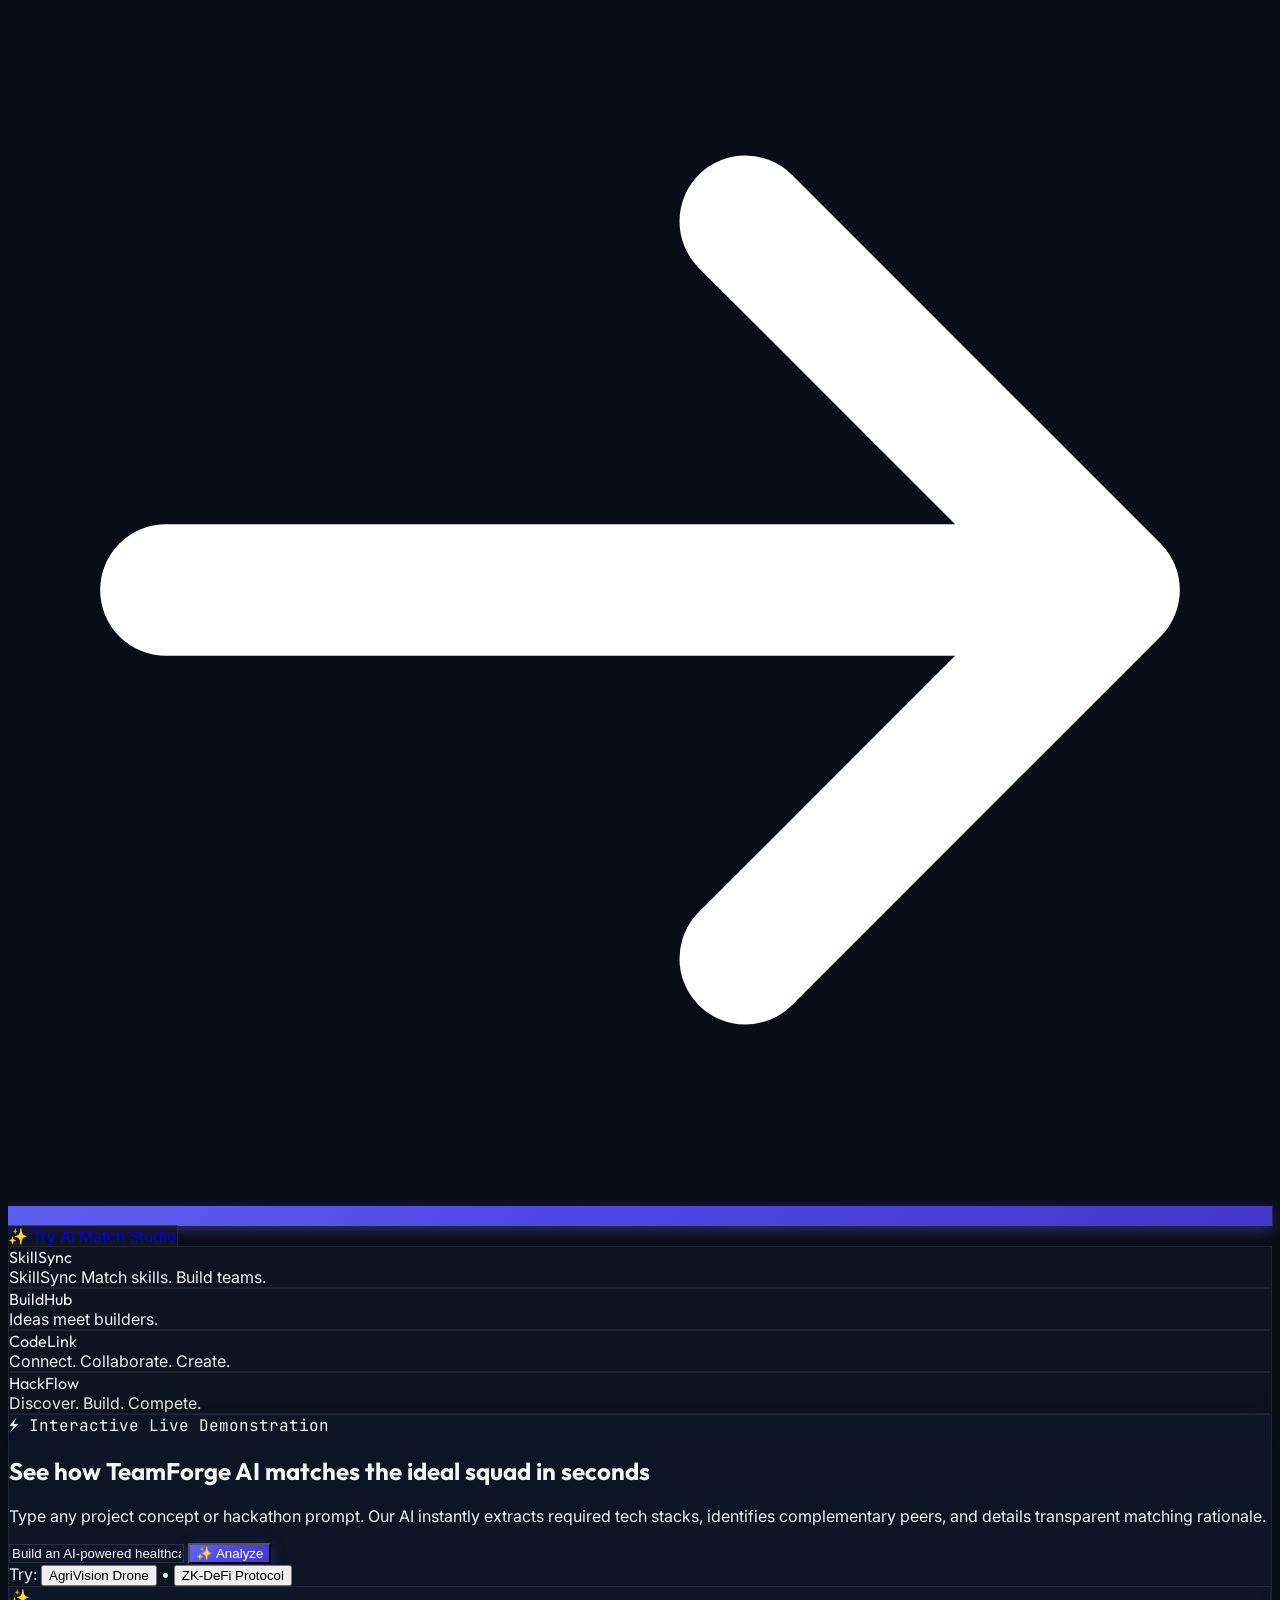
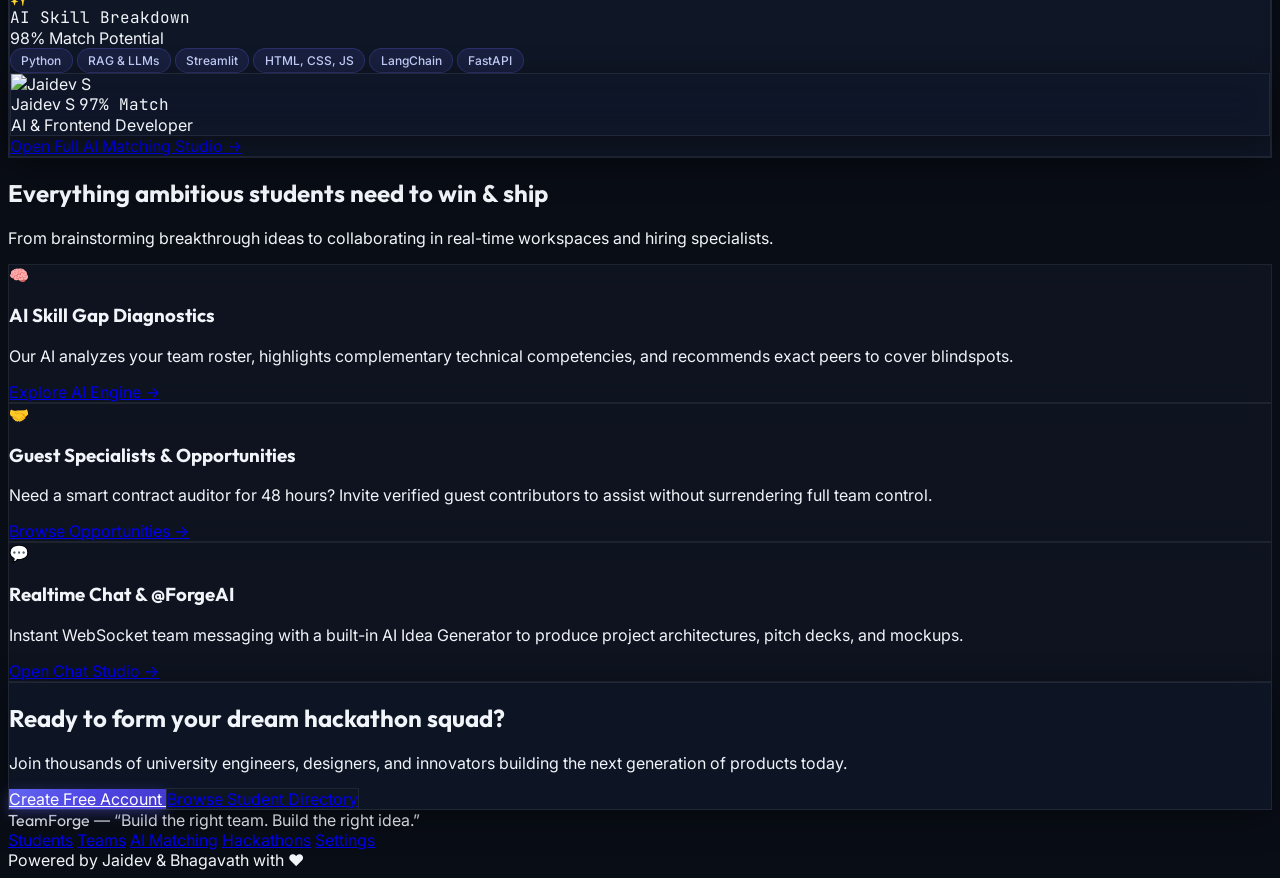
==== commit ed4885ae: "fix : edited the feature cards" ====
--- a/TeamForgeFiles/index.html
+++ b/TeamForgeFiles/index.html
@@ -65,8 +65,8 @@
 
       <!-- CTA Buttons -->
       <div class="flex flex-col sm:flex-row items-center justify-center gap-4 pt-4">
-        <a href="signup.html" class="btn-gradient w-full sm:w-auto px-8 py-3.5 rounded-xl font-bold text-base shadow-xl shadow-indigo-600/30 flex items-center justify-center gap-2 group">
-          <span>Find Teammates Now</span>
+        <a id="hero-cta-btn" href="signup.html" class="btn-gradient w-full sm:w-auto px-8 py-3.5 rounded-xl font-bold text-base shadow-xl shadow-indigo-600/30 flex items-center justify-center gap-2 group">
+          <span id="hero-cta-text">Find Teammates Now</span>
           <svg class="w-4 h-4 group-hover:translate-x-1 transition-transform" fill="none" stroke="currentColor" viewBox="0 0 24 24"><path stroke-linecap="round" stroke-linejoin="round" stroke-width="2.5" d="M14 5l7 7m0 0l-7 7m7-7H3"/></svg>
         </a>
         <a href="ai-match.html" class="glass-card w-full sm:w-auto px-7 py-3.5 rounded-xl font-semibold text-base text-slate-200 hover:text-white border border-white/10 hover:border-indigo-500/40 flex items-center justify-center gap-2">
@@ -77,19 +77,19 @@
 
       <!-- Quick Platform Stats -->
       <div class="pt-12 grid grid-cols-2 md:grid-cols-4 gap-4 max-w-4xl mx-auto">
-        <div class="glass-card p-4 rounded-2xl text-center">
+        <div class="glass-card p-4 rounded-2xl text-center flex flex-col items-center justify-center">
           <div class="font-heading text-2xl sm:text-3xl font-black text-indigo-400">SkillSync</div>
           <div class="text-xs text-slate-400 font-medium mt-1">SkillSync Match skills. Build teams.</div>
         </div>
-        <div class="glass-card p-4 rounded-2xl text-center">
+        <div class="glass-card p-4 rounded-2xl text-center flex flex-col items-center justify-center">
           <div class="font-heading text-2xl sm:text-3xl font-black text-cyan-400">BuildHub</div>
           <div class="text-xs text-slate-400 font-medium mt-1">Ideas meet builders.</div>
         </div>
-        <div class="glass-card p-4 rounded-2xl text-center">
+        <div class="glass-card p-4 rounded-2xl text-center flex flex-col items-center justify-center">
           <div class="font-heading text-2xl sm:text-3xl font-black text-amber-400">CodeLink</div>
           <div class="text-xs text-slate-400 font-medium mt-1">Connect. Collaborate. Create.</div>
         </div>
-        <div class="glass-card p-4 rounded-2xl text-center">
+        <div class="glass-card p-4 rounded-2xl text-center flex flex-col items-center justify-center">
           <div class="font-heading text-2xl sm:text-3xl font-black text-emerald-400">HackFlow</div>
           <div class="text-xs text-slate-400 font-medium mt-1">Discover. Build. Compete.</div>
         </div>
@@ -234,8 +234,8 @@
           Join thousands of university engineers, designers, and innovators building the next generation of products today.
         </p>
         <div class="pt-2 flex flex-col sm:flex-row items-center justify-center gap-4">
-          <a href="signup.html" class="btn-gradient px-8 py-3.5 rounded-xl font-bold text-base shadow-xl">
-            Create Free Account
+          <a id="bottom-cta-btn" href="signup.html" class="btn-gradient px-8 py-3.5 rounded-xl font-bold text-base shadow-xl">
+            <span id="bottom-cta-text">Create Free Account</span>
           </a>
           <a href="discover.html" class="glass-card px-8 py-3.5 rounded-xl font-semibold text-slate-300 hover:text-white border border-white/10">
             Browse Student Directory
@@ -244,7 +244,7 @@
       </div>
     </div>
   </main>
-
+  
   <!-- Footer Container -->
   <div id="teamforge-footer"></div>
 
@@ -261,6 +261,22 @@
   <script>
     document.addEventListener('DOMContentLoaded', () => {
       window.TF_UI.initPage('home');
+
+      // If already logged in, adapt CTA buttons to point directly to Discover Peers
+      if (window.TF_AUTH && window.TF_AUTH.isLoggedIn()) {
+        const heroCta = document.getElementById('hero-cta-btn');
+        if (heroCta) {
+          heroCta.href = 'discover.html';
+          const heroText = document.getElementById('hero-cta-text');
+          if (heroText) heroText.textContent = 'Discover Peers & Teams';
+        }
+        const bottomCta = document.getElementById('bottom-cta-btn');
+        if (bottomCta) {
+          bottomCta.href = 'discover.html';
+          const bottomText = document.getElementById('bottom-cta-text');
+          if (bottomText) bottomText.textContent = 'Discover Peers & Teams';
+        }
+      }
 
       // Demo Live Analyze Button Handler
       const demoBtn = document.getElementById('demo-analyze-btn');
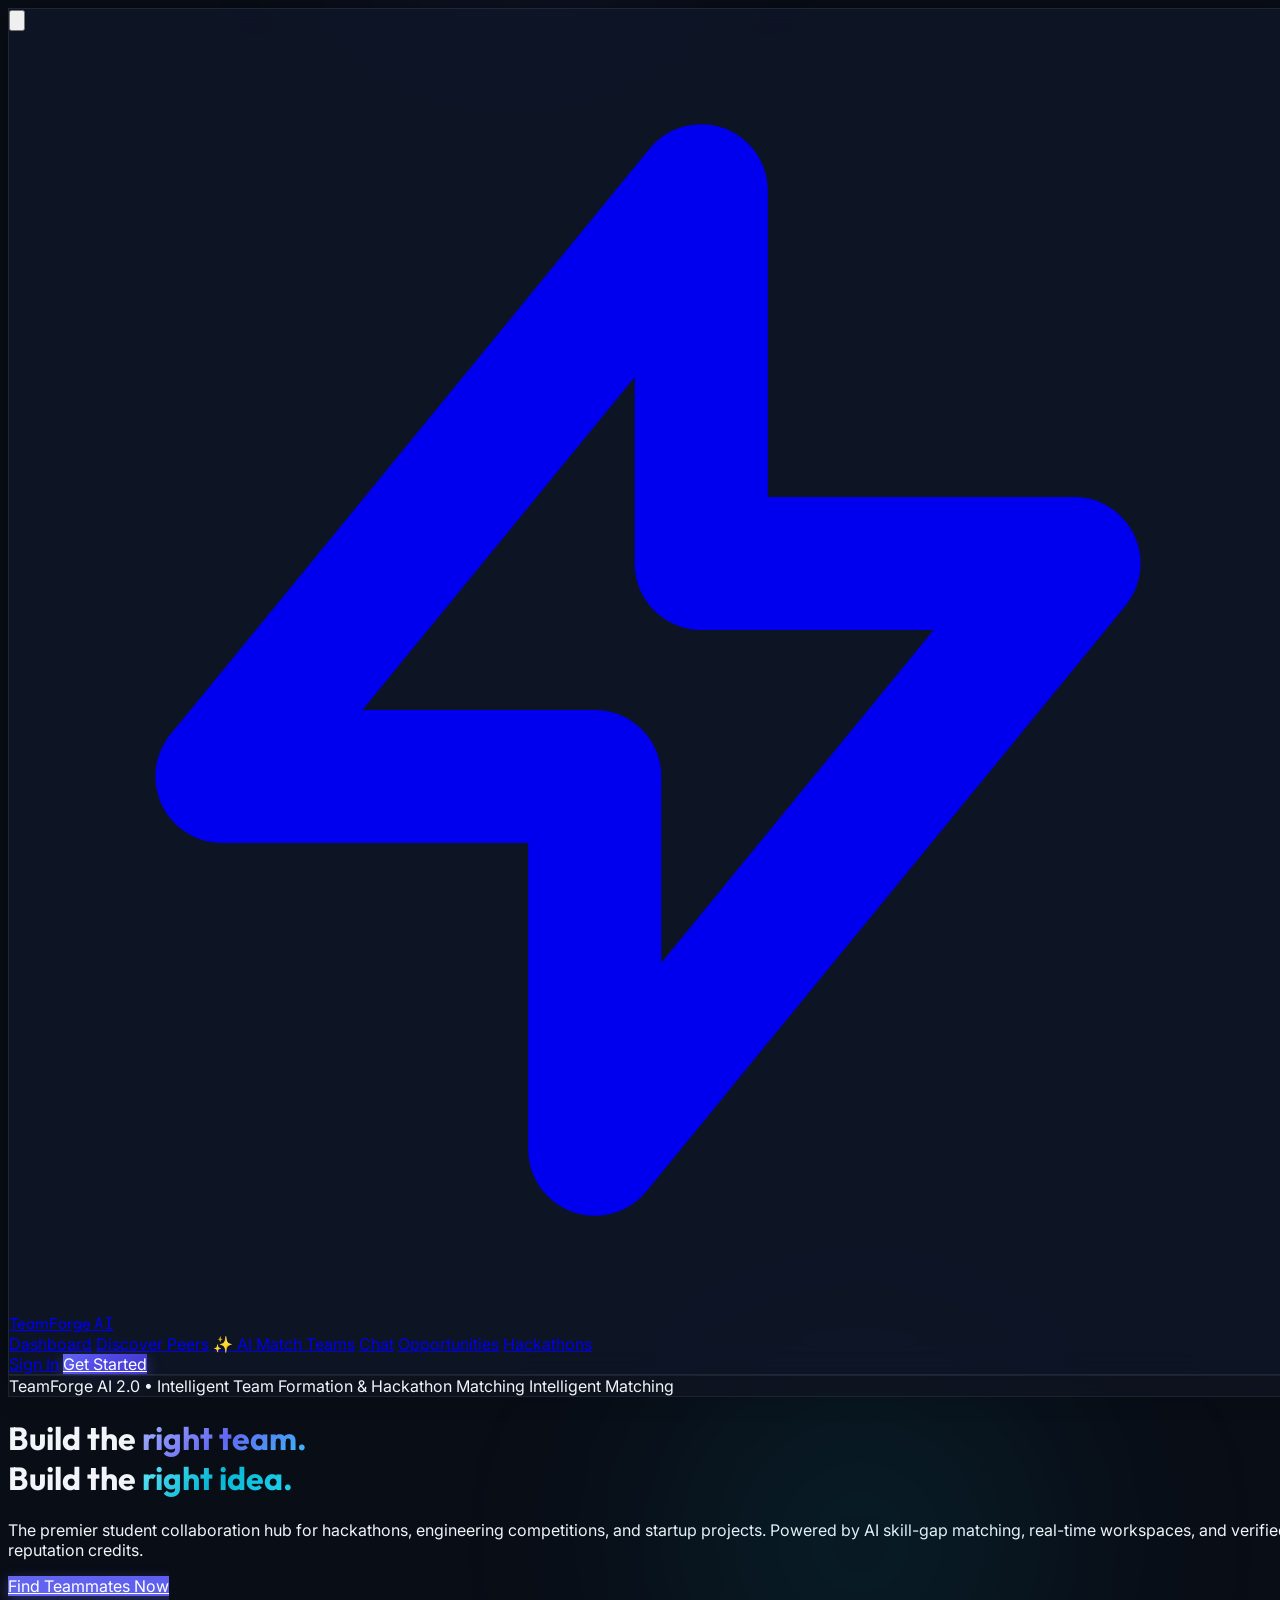
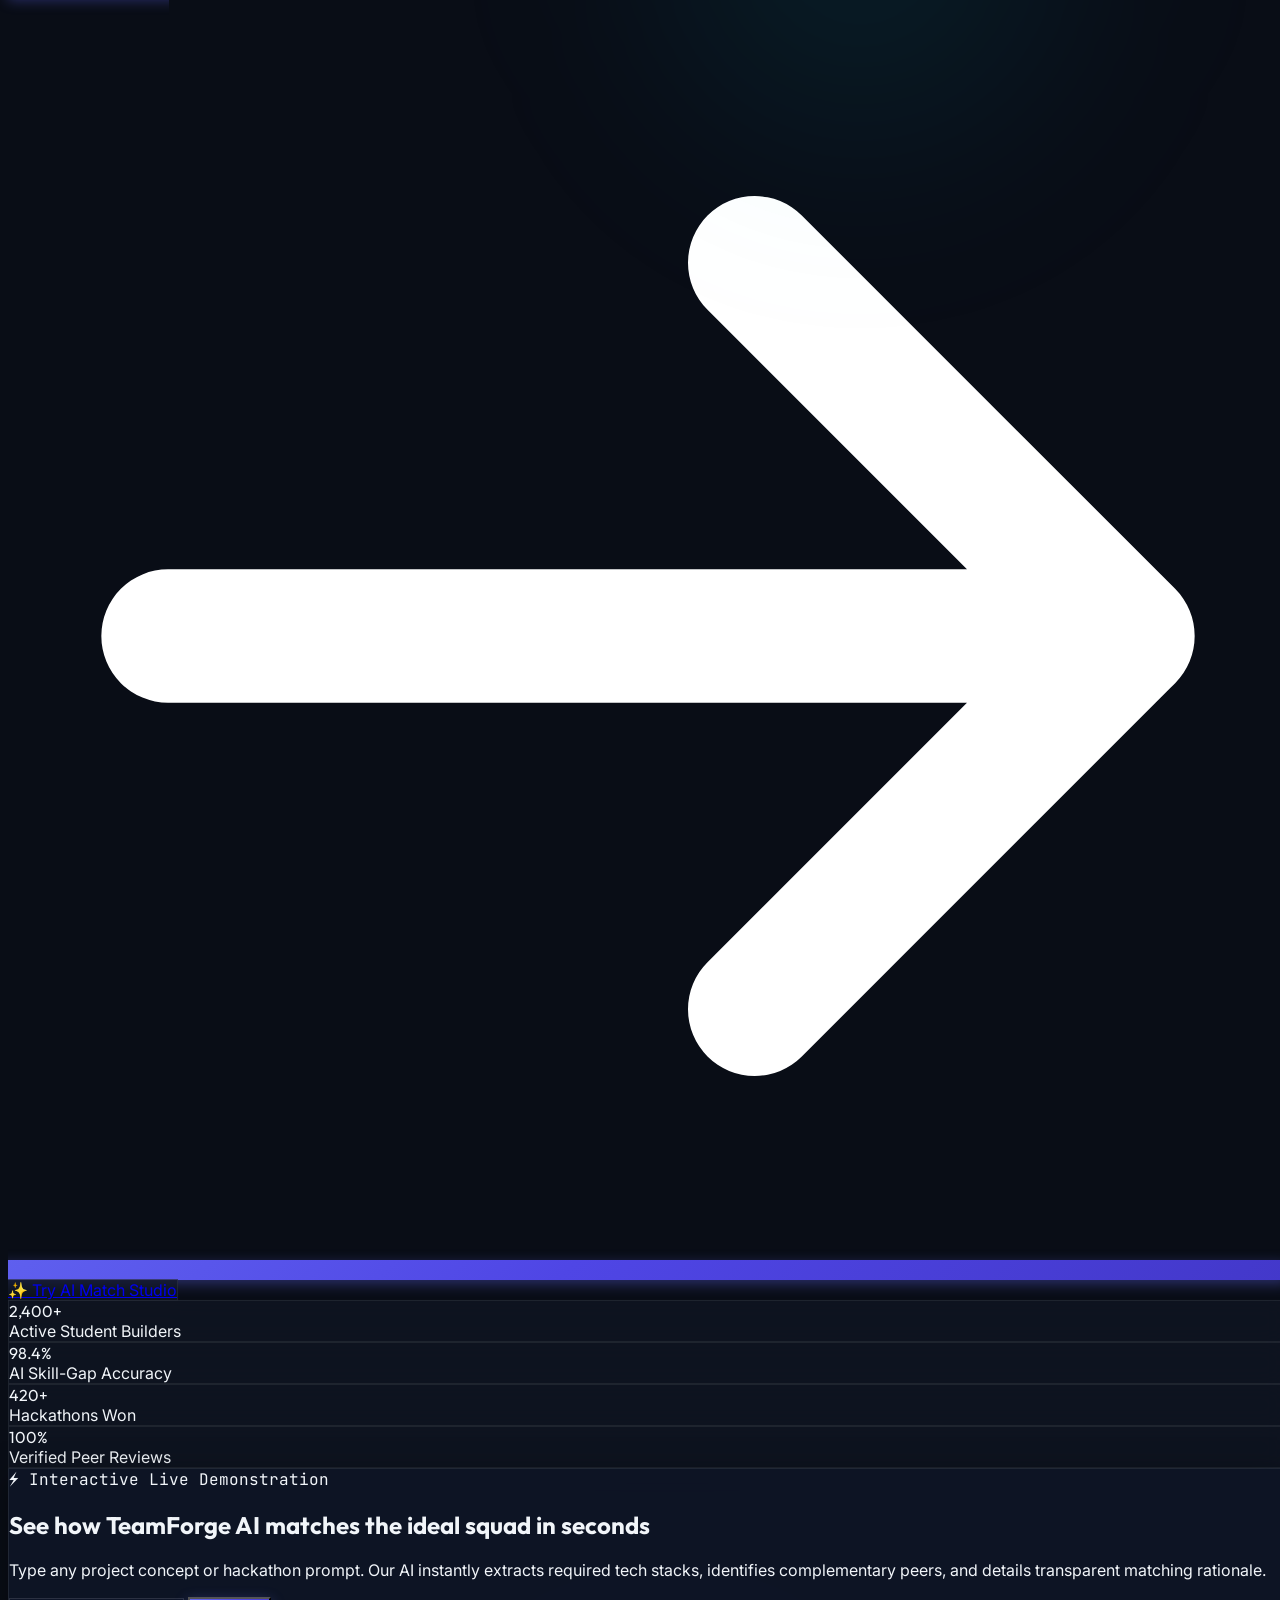
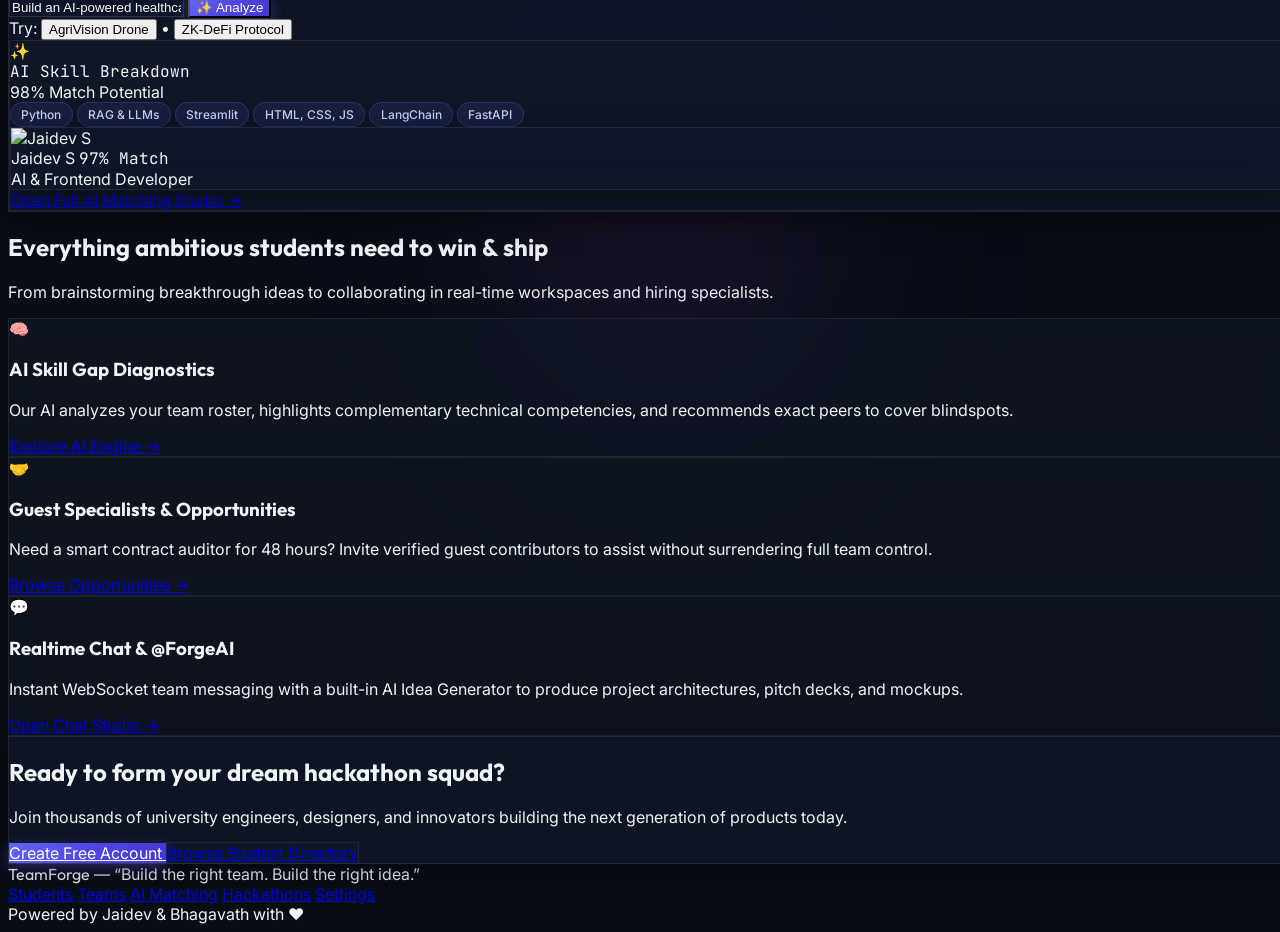
==== commit 2fe3e050: "feat : program files added" ====
--- a/TeamForgeFiles/index.html
+++ b/TeamForgeFiles/index.html
@@ -42,85 +42,88 @@
   <div id="teamforge-navbar"></div>
 
   <!-- Hero Section -->
-  <main class="relative z-10 max-w-7xl mx-auto px-4 sm:px-6 lg:px-8 pt-12 pb-24">
-    <div class="text-center max-w-4xl mx-auto space-y-6">
+  <main class="relative z-10 max-w-7xl mx-auto px-4 sm:px-6 lg:px-8 pt-8 sm:pt-14 pb-20 sm:pb-24">
+    <div class="text-center max-w-4xl mx-auto space-y-6 flex flex-col items-center">
       <!-- Announcement Pill -->
-      <div class="inline-flex items-center gap-2 px-3.5 py-1.5 rounded-full glass-card border border-indigo-500/30 text-xs font-semibold text-indigo-300">
-        <span class="w-2 h-2 rounded-full bg-cyan-400 animate-pulse"></span>
-        <span>TeamForge AI 2.0 is Live</span>
-        <span class="text-slate-500">•</span>
-        <span class="text-slate-300">Intelligent Team Formation & Hackathon Matching</span>
+      <div class="flex justify-center w-full">
+        <div class="inline-flex items-center gap-1.5 sm:gap-2 px-3 sm:px-3.5 py-1.5 rounded-full glass-card border border-indigo-500/30 text-[11px] sm:text-xs font-semibold text-indigo-300 max-w-full text-center">
+          <span class="w-2 h-2 rounded-full bg-cyan-400 animate-pulse shrink-0"></span>
+          <span class="shrink-0">TeamForge AI 2.0</span>
+          <span class="text-slate-500 hidden sm:inline">•</span>
+          <span class="text-slate-300 hidden sm:inline">Intelligent Team Formation & Hackathon Matching</span>
+          <span class="text-slate-300 sm:hidden">Intelligent Matching</span>
+        </div>
       </div>
 
       <!-- Main Headline -->
-      <h1 class="font-heading font-black text-4xl sm:text-6xl lg:text-7xl tracking-tight leading-[1.1]">
-        Build the <span class="text-gradient-primary">right team.</span><br>
-        Build the <span class="text-gradient-cyan">right idea.</span>
+      <h1 class="hero-headline font-heading font-black text-3xl sm:text-5xl md:text-6xl lg:text-7xl tracking-tight leading-[1.15] text-center mx-auto w-full">
+        <span>Build the </span><span class="text-gradient-primary">right team.</span><br>
+        <span>Build the </span><span class="text-gradient-cyan">right idea.</span>
       </h1>
 
       <!-- Subtitle -->
-      <p class="text-lg sm:text-xl text-slate-400 max-w-2xl mx-auto leading-relaxed">
+      <p class="text-sm sm:text-lg md:text-xl text-slate-400 max-w-2xl mx-auto text-center leading-relaxed px-2">
         The premier student collaboration hub for hackathons, engineering competitions, and startup projects. Powered by AI skill-gap matching, real-time workspaces, and verified reputation credits.
       </p>
 
       <!-- CTA Buttons -->
-      <div class="flex flex-col sm:flex-row items-center justify-center gap-4 pt-4">
-        <a id="hero-cta-btn" href="signup.html" class="btn-gradient w-full sm:w-auto px-8 py-3.5 rounded-xl font-bold text-base shadow-xl shadow-indigo-600/30 flex items-center justify-center gap-2 group">
+      <div class="flex flex-col sm:flex-row items-center justify-center gap-3 sm:gap-4 pt-2 max-w-sm sm:max-w-none mx-auto w-full">
+        <a id="hero-cta-btn" href="signup.html" class="btn-gradient w-full sm:w-auto px-7 py-3 rounded-xl font-bold text-sm sm:text-base shadow-xl shadow-indigo-600/30 flex items-center justify-center gap-2 group">
           <span id="hero-cta-text">Find Teammates Now</span>
           <svg class="w-4 h-4 group-hover:translate-x-1 transition-transform" fill="none" stroke="currentColor" viewBox="0 0 24 24"><path stroke-linecap="round" stroke-linejoin="round" stroke-width="2.5" d="M14 5l7 7m0 0l-7 7m7-7H3"/></svg>
         </a>
-        <a href="ai-match.html" class="glass-card w-full sm:w-auto px-7 py-3.5 rounded-xl font-semibold text-base text-slate-200 hover:text-white border border-white/10 hover:border-indigo-500/40 flex items-center justify-center gap-2">
+        <a href="ai-match.html" class="glass-card w-full sm:w-auto px-6 py-3 rounded-xl font-semibold text-sm sm:text-base text-slate-200 hover:text-white border border-white/10 hover:border-indigo-500/40 flex items-center justify-center gap-2">
           <span class="text-cyan-400">✨</span>
           <span>Try AI Match Studio</span>
         </a>
       </div>
 
       <!-- Quick Platform Stats -->
-      <div class="pt-12 grid grid-cols-2 md:grid-cols-4 gap-4 max-w-4xl mx-auto">
-        <div class="glass-card p-4 rounded-2xl text-center flex flex-col items-center justify-center">
-          <div class="font-heading text-2xl sm:text-3xl font-black text-indigo-400">SkillSync</div>
-          <div class="text-xs text-slate-400 font-medium mt-1">SkillSync Match skills. Build teams.</div>
-        </div>
-        <div class="glass-card p-4 rounded-2xl text-center flex flex-col items-center justify-center">
-          <div class="font-heading text-2xl sm:text-3xl font-black text-cyan-400">BuildHub</div>
-          <div class="text-xs text-slate-400 font-medium mt-1">Ideas meet builders.</div>
-        </div>
-        <div class="glass-card p-4 rounded-2xl text-center flex flex-col items-center justify-center">
-          <div class="font-heading text-2xl sm:text-3xl font-black text-amber-400">CodeLink</div>
-          <div class="text-xs text-slate-400 font-medium mt-1">Connect. Collaborate. Create.</div>
-        </div>
-        <div class="glass-card p-4 rounded-2xl text-center flex flex-col items-center justify-center">
-          <div class="font-heading text-2xl sm:text-3xl font-black text-emerald-400">HackFlow</div>
-          <div class="text-xs text-slate-400 font-medium mt-1">Discover. Build. Compete.</div>
+      <div class="pt-8 sm:pt-12 grid grid-cols-2 md:grid-cols-4 gap-3 sm:gap-4 max-w-4xl mx-auto">
+        <div class="glass-card p-3 sm:p-4 rounded-xl sm:rounded-2xl text-center flex flex-col items-center justify-center">
+          <div class="font-heading text-xl sm:text-3xl font-black text-indigo-400">2,400+</div>
+          <div class="text-[11px] sm:text-xs text-slate-400 font-medium mt-1">Active Student Builders</div>
+        </div>
+        <div class="glass-card p-3 sm:p-4 rounded-xl sm:rounded-2xl text-center flex flex-col items-center justify-center">
+          <div class="font-heading text-xl sm:text-3xl font-black text-cyan-400">98.4%</div>
+          <div class="text-[11px] sm:text-xs text-slate-400 font-medium mt-1">AI Skill-Gap Accuracy</div>
+        </div>
+        <div class="glass-card p-3 sm:p-4 rounded-xl sm:rounded-2xl text-center flex flex-col items-center justify-center">
+          <div class="font-heading text-xl sm:text-3xl font-black text-amber-400">420+</div>
+          <div class="text-[11px] sm:text-xs text-slate-400 font-medium mt-1">Hackathons Won</div>
+        </div>
+        <div class="glass-card p-3 sm:p-4 rounded-xl sm:rounded-2xl text-center flex flex-col items-center justify-center">
+          <div class="font-heading text-xl sm:text-3xl font-black text-emerald-400">100%</div>
+          <div class="text-[11px] sm:text-xs text-slate-400 font-medium mt-1">Verified Peer Reviews</div>
         </div>
       </div>
     </div>
 
     <!-- Live Interactive AI Teaser Widget -->
-    <div class="mt-20 glass-panel rounded-3xl p-6 sm:p-10 border border-white/10 shadow-2xl relative overflow-hidden">
+    <div class="mt-12 sm:mt-20 glass-panel rounded-2xl sm:rounded-3xl p-4 sm:p-6 lg:p-10 border border-white/10 shadow-2xl relative overflow-hidden">
       <div class="absolute top-0 right-0 w-80 h-80 bg-indigo-600/10 rounded-full blur-3xl pointer-events-none"></div>
 
-      <div class="flex flex-col lg:flex-row items-center justify-between gap-8">
-        <div class="space-y-4 max-w-xl">
+      <div class="flex flex-col lg:flex-row items-center justify-between gap-6 sm:gap-8">
+        <div class="space-y-4 max-w-xl w-full">
           <div class="inline-flex items-center gap-2 px-3 py-1 rounded-lg bg-indigo-500/10 border border-indigo-500/20 text-indigo-300 text-xs font-mono font-medium">
             <span>⚡ Interactive Live Demonstration</span>
           </div>
-          <h2 class="font-heading text-2xl sm:text-4xl font-extrabold text-white">
+          <h2 class="font-heading text-xl sm:text-3xl lg:text-4xl font-extrabold text-white">
             See how TeamForge AI matches the ideal squad in seconds
           </h2>
-          <p class="text-slate-400 text-sm sm:text-base">
+          <p class="text-slate-400 text-xs sm:text-sm md:text-base leading-relaxed">
             Type any project concept or hackathon prompt. Our AI instantly extracts required tech stacks, identifies complementary peers, and details transparent matching rationale.
           </p>
 
           <!-- Input Demo -->
           <div class="space-y-2 pt-2">
-            <div class="flex gap-2">
-              <input id="demo-prompt-input" type="text" value="Build an AI-powered healthcare chatbot with real-time vitals sync and WebGL 3D UI" class="glass-input flex-1 px-4 py-3 rounded-xl text-sm border-white/10 placeholder-slate-500">
-              <button id="demo-analyze-btn" class="btn-gradient px-5 py-3 rounded-xl font-bold text-sm shrink-0 flex items-center gap-2">
+            <div class="flex flex-col sm:flex-row gap-2">
+              <input id="demo-prompt-input" type="text" value="Build an AI-powered healthcare chatbot with real-time vitals sync and WebGL 3D UI" class="glass-input flex-1 px-3.5 sm:px-4 py-2.5 sm:py-3 rounded-xl text-xs sm:text-sm border-white/10 placeholder-slate-500">
+              <button id="demo-analyze-btn" class="btn-gradient w-full sm:w-auto px-5 py-2.5 sm:py-3 rounded-xl font-bold text-xs sm:text-sm shrink-0 flex items-center justify-center gap-2 cursor-pointer">
                 <span>✨ Analyze</span>
               </button>
             </div>
-            <div class="flex flex-wrap gap-2 text-xs text-slate-400">
+            <div class="flex flex-wrap items-center gap-1.5 sm:gap-2 text-xs text-slate-400 pt-1">
               <span>Try:</span>
               <button onclick="document.getElementById('demo-prompt-input').value='Autonomous drone vision pipeline for precision agriculture'; document.getElementById('demo-analyze-btn').click();" class="text-indigo-400 hover:underline">AgriVision Drone</button>
               <span>•</span>
@@ -130,7 +133,7 @@
         </div>
 
         <!-- Live Result Card -->
-        <div id="demo-results-card" class="w-full lg:w-[460px] glass-card p-6 rounded-2xl border border-indigo-500/30 bg-slate-900/80 space-y-4">
+        <div id="demo-results-card" class="w-full lg:w-[460px] glass-card p-4 sm:p-6 rounded-2xl border border-indigo-500/30 bg-slate-900/80 space-y-4">
           <div class="flex items-center justify-between border-b border-white/5 pb-3">
             <div class="flex items-center gap-2">
               <div class="w-7 h-7 rounded-lg bg-indigo-600/30 text-indigo-300 flex items-center justify-center text-xs">✨</div>
--- a/TeamForgeFiles/css/styles.css
+++ b/TeamForgeFiles/css/styles.css
@@ -1,10 +1,10 @@
-/* TeamForge Custom Design System & Utility Styles */
+/* TeamForge Custom Design System & Responsive Utility Styles */
 @import url('https://fonts.googleapis.com/css2?family=Inter:wght@300;400;500;600;700;800&family=Outfit:wght@400;500;600;700;800;900&family=JetBrains+Mono:wght@400;500;600&display=swap');
 
 :root {
-  --font-sans: 'Inter', system-ui, -apple-system, sans-serif;
-  --font-heading: 'Outfit', system-ui, -apple-system, sans-serif;
-  --font-mono: 'JetBrains Mono', monospace;
+  --font-sans: 'Inter', system-ui, -apple-system, BlinkMacSystemFont, 'Segoe UI', Roboto, sans-serif;
+  --font-heading: 'Outfit', system-ui, -apple-system, BlinkMacSystemFont, 'Segoe UI', Roboto, sans-serif;
+  --font-mono: 'JetBrains Mono', ui-monospace, SFMono-Regular, Menlo, Monaco, Consolas, monospace;
   
   --bg-primary: #090d16;
   --bg-secondary: #0f172a;
@@ -21,10 +21,22 @@
   --amber-400: #fbbf24;
   --rose-400: #fb7185;
   --violet-400: #a78bfa;
-}
-
-* {
+
+  /* Safe Area Insets for Modern Mobile (iOS Notch & Dynamic Island, Android Gesture Bar) */
+  --sat: env(safe-area-inset-top, 0px);
+  --sab: env(safe-area-inset-bottom, 0px);
+  --sal: env(safe-area-inset-left, 0px);
+  --sar: env(safe-area-inset-right, 0px);
+}
+
+*, *::before, *::after {
   box-sizing: border-box;
+}
+
+html {
+  -webkit-text-size-adjust: 100%;
+  -webkit-tap-highlight-color: transparent;
+  scroll-behavior: smooth;
 }
 
 body {
@@ -32,7 +44,15 @@
   background-color: var(--bg-primary);
   color: #f1f5f9;
   min-height: 100vh;
+  width: 100%;
+  max-width: 100vw;
   overflow-x: hidden;
+  position: relative;
+}
+
+body.drawer-open {
+  overflow: hidden !important;
+  touch-action: none;
 }
 
 ::selection {
@@ -58,36 +78,39 @@
   position: absolute;
   top: -10%;
   left: 20%;
-  width: 500px;
-  height: 500px;
+  width: min(500px, 90vw);
+  height: min(500px, 90vw);
   background: radial-gradient(circle, rgba(99, 102, 241, 0.15) 0%, rgba(99, 102, 241, 0) 70%);
   filter: blur(80px);
   pointer-events: none;
   z-index: 0;
+  max-width: 100vw;
 }
 
 .ambient-glow-2 {
   position: absolute;
   top: 30%;
   right: 10%;
-  width: 600px;
-  height: 600px;
+  width: min(600px, 90vw);
+  height: min(600px, 90vw);
   background: radial-gradient(circle, rgba(6, 182, 212, 0.12) 0%, rgba(6, 182, 212, 0) 70%);
   filter: blur(90px);
   pointer-events: none;
   z-index: 0;
+  max-width: 100vw;
 }
 
 .ambient-glow-3 {
   position: absolute;
   bottom: 10%;
   left: 30%;
-  width: 550px;
-  height: 550px;
+  width: min(550px, 90vw);
+  height: min(550px, 90vw);
   background: radial-gradient(circle, rgba(168, 85, 247, 0.1) 0%, rgba(168, 85, 247, 0) 70%);
   filter: blur(90px);
   pointer-events: none;
   z-index: 0;
+  max-width: 100vw;
 }
 
 /* Glassmorphism Classes */
@@ -144,7 +167,7 @@
 }
 
 .text-gradient-cyan {
-  background: linear-gradient(135deg, #67e8f9 0%, #06b6d4 100%);
+  background: linear-gradient(135deg, #67e8f9 0%, #06b6d4 50%, #22d3ee 100%);
   background-clip: text;
   -webkit-background-clip: text;
   -webkit-text-fill-color: transparent;
@@ -195,6 +218,7 @@
   color: #c7d2fe;
   border: 1px solid rgba(99, 102, 241, 0.25);
   transition: all 0.15s ease;
+  white-space: nowrap;
 }
 
 .skill-badge:hover {
@@ -229,8 +253,8 @@
 
 /* Custom Scrollbar */
 ::-webkit-scrollbar {
-  width: 7px;
-  height: 7px;
+  width: 6px;
+  height: 6px;
 }
 ::-webkit-scrollbar-track {
   background: rgba(15, 23, 42, 0.6);
@@ -335,14 +359,212 @@
   }
 }
 
-/* Active Nav Link */
+/* Active Nav Links */
 .nav-link.active {
-  color: #818cf8;
-  background: rgba(99, 102, 241, 0.12);
+  color: #818cf8 !important;
+  background: rgba(99, 102, 241, 0.16) !important;
+  border-left: 3px solid #6366f1 !important;
+}
+
+.top-nav-link.active {
+  color: #818cf8 !important;
+  border-bottom: 2px solid #6366f1;
+}
+
+/* ==========================================================================
+   MOBILE SIDEBAR DRAWER & BACKDROP
+   ========================================================================== */
+#mobile-nav-backdrop {
+  position: fixed;
+  inset: 0;
+  background: rgba(3, 7, 18, 0.75);
+  backdrop-filter: blur(10px);
+  -webkit-backdrop-filter: blur(10px);
+  z-index: 90;
+  opacity: 0;
+  pointer-events: none;
+  transition: opacity 0.28s cubic-bezier(0.16, 1, 0.3, 1);
+}
+
+#mobile-nav-backdrop.open {
+  opacity: 1;
+  pointer-events: auto;
+}
+
+#mobile-nav-drawer {
+  position: fixed;
+  top: 0;
+  left: 0;
+  bottom: 0;
+  width: min(320px, 86vw);
+  background: rgba(12, 18, 34, 0.98);
+  backdrop-filter: blur(20px);
+  -webkit-backdrop-filter: blur(20px);
+  border-right: 1px solid rgba(255, 255, 255, 0.1);
+  z-index: 100;
+  transform: translateX(-100%);
+  transition: transform 0.32s cubic-bezier(0.16, 1, 0.3, 1);
+  display: flex;
+  flex-direction: column;
+  justify-content: space-between;
+  padding: 1.25rem;
+  padding-top: max(1.25rem, var(--sat));
+  padding-bottom: max(1.25rem, var(--sab));
+  box-shadow: 0 20px 40px rgba(0, 0, 0, 0.7);
+  overflow-y: auto;
+  -webkit-overflow-scrolling: touch;
+}
+
+#mobile-nav-drawer.open {
+  transform: translateX(0);
+}
+
+.mobile-nav-item {
+  display: flex;
+  align-items: center;
+  gap: 0.85rem;
+  padding: 0.7rem 0.85rem;
+  border-radius: 0.75rem;
+  font-size: 0.875rem;
+  font-weight: 500;
+  color: #cbd5e1;
+  transition: all 0.15s ease;
+  text-decoration: none;
+}
+
+.mobile-nav-item:hover, .mobile-nav-item:active {
+  color: #ffffff;
+  background: rgba(255, 255, 255, 0.06);
+}
+
+.mobile-nav-item.active {
+  color: #c7d2fe;
+  background: rgba(99, 102, 241, 0.18);
   border-left: 3px solid #6366f1;
-}
-
-.top-nav-link.active {
-  color: #818cf8;
-  border-bottom: 2px solid #6366f1;
-}
+  font-weight: 600;
+}
+
+/* ==========================================================================
+   RESPONSIVE MEDIA QUERIES (Mobile, Tablets, Small Desktops)
+   ========================================================================== */
+
+/* Universal Mobile Viewport (< 640px: iPhones & Android Phones) */
+@media screen and (max-width: 639.98px) {
+  /* Prevent iOS zoom on input focus while maintaining slick design */
+  input, select, textarea {
+    font-size: 16px !important;
+  }
+
+  /* Header stays edge-to-edge without rounded corner clipping on mobile */
+  header.glass-panel {
+    border-radius: 0 !important;
+    border-top: none !important;
+    border-left: none !important;
+    border-right: none !important;
+    border-bottom: 1px solid rgba(255, 255, 255, 0.1) !important;
+    width: 100% !important;
+    max-width: 100vw !important;
+    margin: 0 !important;
+    padding-left: max(0.75rem, var(--sal)) !important;
+    padding-right: max(0.75rem, var(--sar)) !important;
+    padding-top: max(0.65rem, var(--sat)) !important;
+    padding-bottom: 0.65rem !important;
+  }
+
+  /* Ambient Glows scaling on mobile to stop off-canvas horizontal scroll */
+  .ambient-glow-1, .ambient-glow-2, .ambient-glow-3 {
+    width: 260px;
+    height: 260px;
+    filter: blur(55px);
+    opacity: 0.55;
+  }
+
+  /* Content cards and panels (excluding top header) have rounded corners */
+  main .glass-panel, .glass-card, #demo-results-card {
+    border-radius: 1.25rem !important;
+  }
+
+  /* Centered Hero Typography */
+  .hero-headline {
+    text-align: center !important;
+    font-size: clamp(1.85rem, 8vw, 2.75rem) !important;
+    line-height: 1.2 !important;
+    margin-left: auto !important;
+    margin-right: auto !important;
+  }
+
+  /* Toast alerts centered & full-width above bottom gesture bar */
+  #toast-container {
+    left: 0.85rem !important;
+    right: 0.85rem !important;
+    bottom: calc(1rem + var(--sab)) !important;
+    max-width: calc(100% - 1.7rem) !important;
+    margin: 0 auto;
+  }
+
+  .toast {
+    width: 100% !important;
+    padding: 0.85rem 1rem !important;
+    font-size: 0.8125rem !important;
+  }
+
+  /* Kanban column stacking & height control on mobile */
+  .kanban-col {
+    min-height: auto !important;
+  }
+
+  .kanban-drop-zone {
+    min-height: 110px !important;
+  }
+
+  /* Mode selector tab buttons */
+  .mode-tab-btn {
+    width: 100%;
+    justify-content: center;
+  }
+
+  /* Buttons on mobile */
+  .btn-gradient, .btn-gradient-cyan {
+    min-height: 42px;
+  }
+
+  /* Profile dropdown on mobile */
+  #user-profile-dropdown {
+    right: -0.5rem !important;
+    max-width: calc(100vw - 1.5rem) !important;
+  }
+}
+
+/* Extra small mobile screens (<= 380px: iPhone SE, Galaxy Mini) */
+@media screen and (max-width: 380px) {
+  .hero-headline {
+    font-size: 1.7rem !important;
+    line-height: 1.22 !important;
+    text-align: center !important;
+  }
+  
+  .glass-card {
+    padding: 0.75rem !important;
+  }
+}
+
+/* Tablet Screens (640px to 1023.98px) */
+@media screen and (min-width: 640px) and (max-width: 1023.98px) {
+  header.glass-panel {
+    padding-left: 1.5rem !important;
+    padding-right: 1.5rem !important;
+  }
+
+  #toast-container {
+    bottom: calc(1.5rem + var(--sab));
+    right: 1.5rem;
+    max-width: 360px;
+  }
+}
+
+/* Desktop Screens (>= 1024px) */
+@media screen and (min-width: 1024px) {
+  #mobile-nav-backdrop, #mobile-nav-drawer {
+    display: none !important;
+  }
+}
